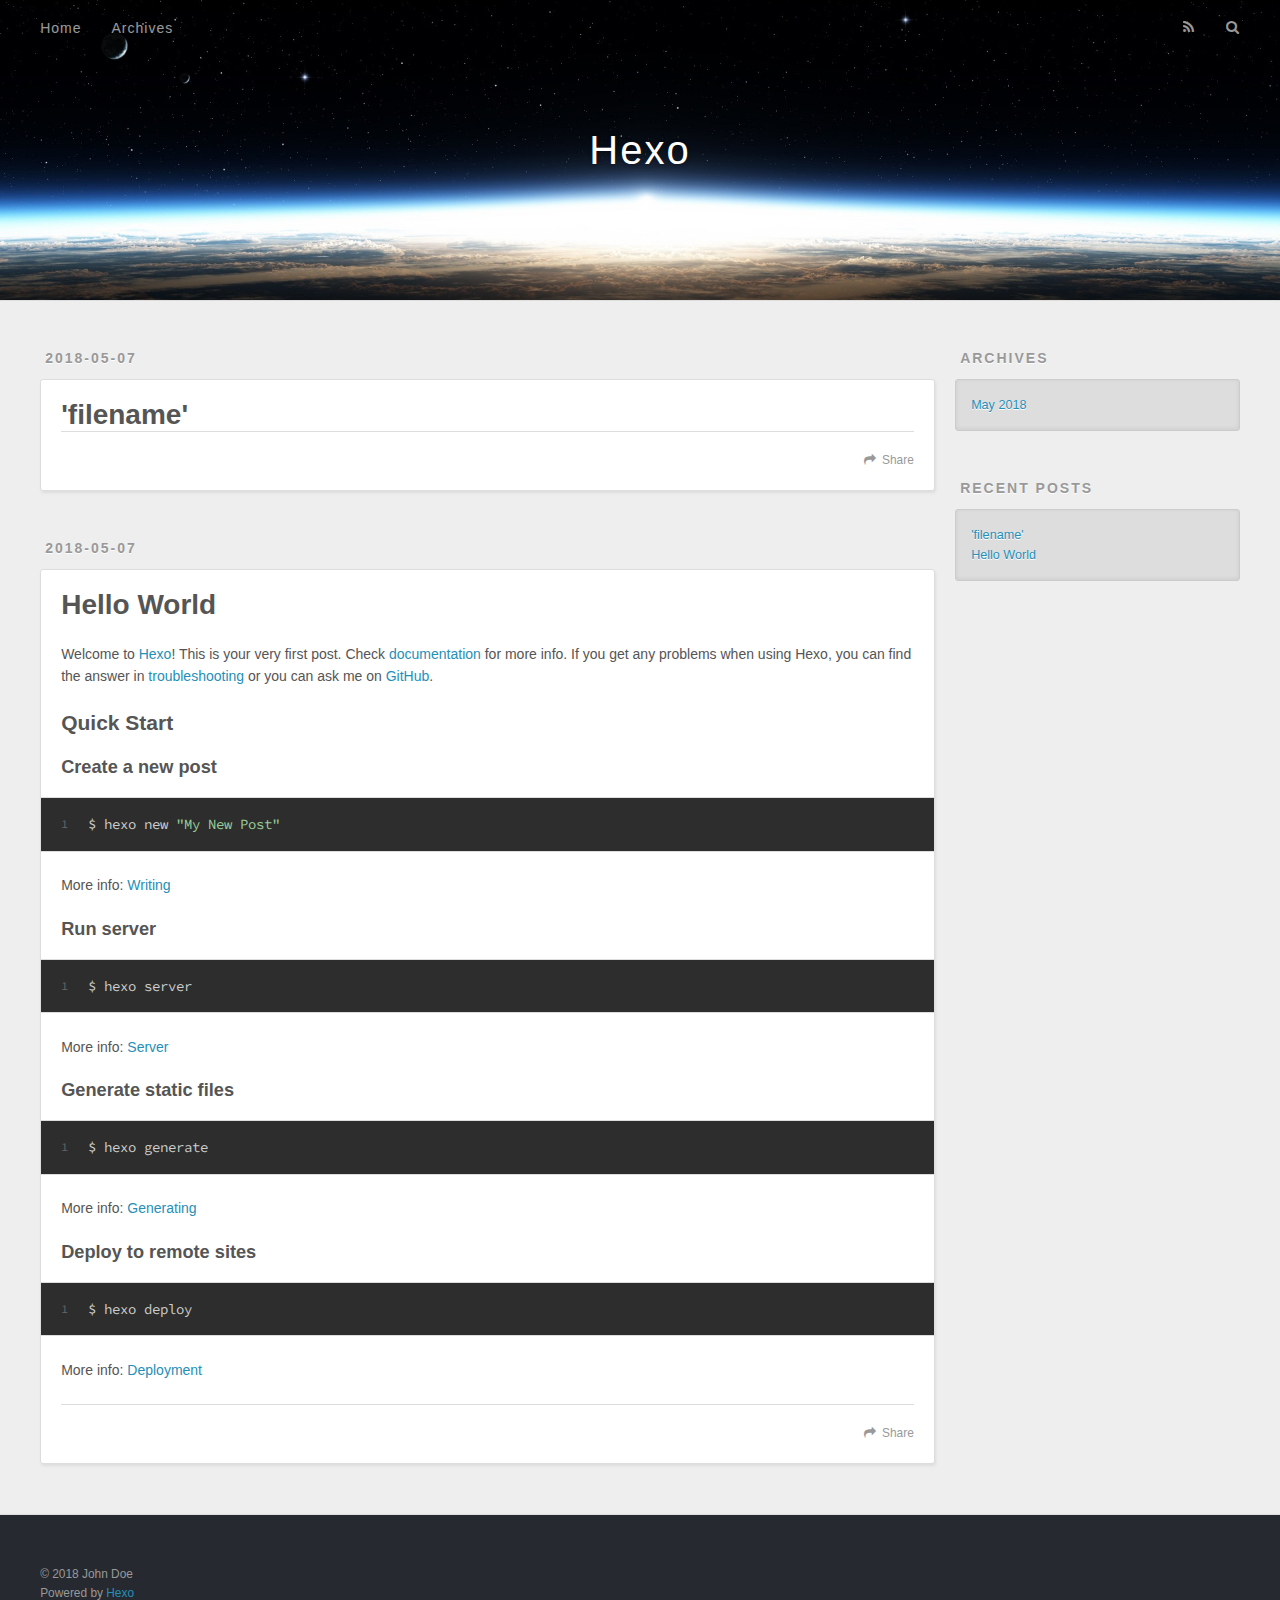
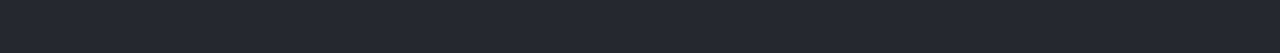
==== index.html @ 48d7f3ef "Site updated: 2018-05-07 09:15:30" ====
<!DOCTYPE html>
<html>
<head>
  <meta charset="utf-8">
  

  
  <title>Hexo</title>
  <meta name="viewport" content="width=device-width, initial-scale=1, maximum-scale=1">
  <meta property="og:type" content="website">
<meta property="og:title" content="Hexo">
<meta property="og:url" content="http://yoursite.com/index.html">
<meta property="og:site_name" content="Hexo">
<meta property="og:locale" content="default">
<meta name="twitter:card" content="summary">
<meta name="twitter:title" content="Hexo">
  
    <link rel="alternate" href="/atom.xml" title="Hexo" type="application/atom+xml">
  
  
    <link rel="icon" href="/favicon.png">
  
  
    <link href="//fonts.googleapis.com/css?family=Source+Code+Pro" rel="stylesheet" type="text/css">
  
  <link rel="stylesheet" href="/css/style.css">
</head>

<body>
  <div id="container">
    <div id="wrap">
      <header id="header">
  <div id="banner"></div>
  <div id="header-outer" class="outer">
    <div id="header-title" class="inner">
      <h1 id="logo-wrap">
        <a href="/" id="logo">Hexo</a>
      </h1>
      
    </div>
    <div id="header-inner" class="inner">
      <nav id="main-nav">
        <a id="main-nav-toggle" class="nav-icon"></a>
        
          <a class="main-nav-link" href="/">Home</a>
        
          <a class="main-nav-link" href="/archives">Archives</a>
        
      </nav>
      <nav id="sub-nav">
        
          <a id="nav-rss-link" class="nav-icon" href="/atom.xml" title="RSS Feed"></a>
        
        <a id="nav-search-btn" class="nav-icon" title="Search"></a>
      </nav>
      <div id="search-form-wrap">
        <form action="//google.com/search" method="get" accept-charset="UTF-8" class="search-form"><input type="search" name="q" class="search-form-input" placeholder="Search"><button type="submit" class="search-form-submit">&#xF002;</button><input type="hidden" name="sitesearch" value="http://yoursite.com"></form>
      </div>
    </div>
  </div>
</header>
      <div class="outer">
        <section id="main">
  
    <article id="post-filename" class="article article-type-post" itemscope itemprop="blogPost">
  <div class="article-meta">
    <a href="/2018/05/07/filename/" class="article-date">
  <time datetime="2018-05-07T01:03:33.000Z" itemprop="datePublished">2018-05-07</time>
</a>
    
  </div>
  <div class="article-inner">
    
    
      <header class="article-header">
        
  
    <h1 itemprop="name">
      <a class="article-title" href="/2018/05/07/filename/">&#39;filename&#39;</a>
    </h1>
  

      </header>
    
    <div class="article-entry" itemprop="articleBody">
      
        
      
    </div>
    <footer class="article-footer">
      <a data-url="http://yoursite.com/2018/05/07/filename/" data-id="cjgvk02gh0001qkuj26qz23wn" class="article-share-link">Share</a>
      
      
    </footer>
  </div>
  
</article>


  
    <article id="post-hello-world" class="article article-type-post" itemscope itemprop="blogPost">
  <div class="article-meta">
    <a href="/2018/05/07/hello-world/" class="article-date">
  <time datetime="2018-05-07T00:55:38.223Z" itemprop="datePublished">2018-05-07</time>
</a>
    
  </div>
  <div class="article-inner">
    
    
      <header class="article-header">
        
  
    <h1 itemprop="name">
      <a class="article-title" href="/2018/05/07/hello-world/">Hello World</a>
    </h1>
  

      </header>
    
    <div class="article-entry" itemprop="articleBody">
      
        <p>Welcome to <a href="https://hexo.io/" target="_blank" rel="noopener">Hexo</a>! This is your very first post. Check <a href="https://hexo.io/docs/" target="_blank" rel="noopener">documentation</a> for more info. If you get any problems when using Hexo, you can find the answer in <a href="https://hexo.io/docs/troubleshooting.html" target="_blank" rel="noopener">troubleshooting</a> or you can ask me on <a href="https://github.com/hexojs/hexo/issues" target="_blank" rel="noopener">GitHub</a>.</p>
<h2 id="Quick-Start"><a href="#Quick-Start" class="headerlink" title="Quick Start"></a>Quick Start</h2><h3 id="Create-a-new-post"><a href="#Create-a-new-post" class="headerlink" title="Create a new post"></a>Create a new post</h3><figure class="highlight bash"><table><tr><td class="gutter"><pre><span class="line">1</span><br></pre></td><td class="code"><pre><span class="line">$ hexo new <span class="string">"My New Post"</span></span><br></pre></td></tr></table></figure>
<p>More info: <a href="https://hexo.io/docs/writing.html" target="_blank" rel="noopener">Writing</a></p>
<h3 id="Run-server"><a href="#Run-server" class="headerlink" title="Run server"></a>Run server</h3><figure class="highlight bash"><table><tr><td class="gutter"><pre><span class="line">1</span><br></pre></td><td class="code"><pre><span class="line">$ hexo server</span><br></pre></td></tr></table></figure>
<p>More info: <a href="https://hexo.io/docs/server.html" target="_blank" rel="noopener">Server</a></p>
<h3 id="Generate-static-files"><a href="#Generate-static-files" class="headerlink" title="Generate static files"></a>Generate static files</h3><figure class="highlight bash"><table><tr><td class="gutter"><pre><span class="line">1</span><br></pre></td><td class="code"><pre><span class="line">$ hexo generate</span><br></pre></td></tr></table></figure>
<p>More info: <a href="https://hexo.io/docs/generating.html" target="_blank" rel="noopener">Generating</a></p>
<h3 id="Deploy-to-remote-sites"><a href="#Deploy-to-remote-sites" class="headerlink" title="Deploy to remote sites"></a>Deploy to remote sites</h3><figure class="highlight bash"><table><tr><td class="gutter"><pre><span class="line">1</span><br></pre></td><td class="code"><pre><span class="line">$ hexo deploy</span><br></pre></td></tr></table></figure>
<p>More info: <a href="https://hexo.io/docs/deployment.html" target="_blank" rel="noopener">Deployment</a></p>

      
    </div>
    <footer class="article-footer">
      <a data-url="http://yoursite.com/2018/05/07/hello-world/" data-id="cjgvk02gc0000qkujf1tltj95" class="article-share-link">Share</a>
      
      
    </footer>
  </div>
  
</article>


  


</section>
        
          <aside id="sidebar">
  
    

  
    

  
    
  
    
  <div class="widget-wrap">
    <h3 class="widget-title">Archives</h3>
    <div class="widget">
      <ul class="archive-list"><li class="archive-list-item"><a class="archive-list-link" href="/archives/2018/05/">May 2018</a></li></ul>
    </div>
  </div>


  
    
  <div class="widget-wrap">
    <h3 class="widget-title">Recent Posts</h3>
    <div class="widget">
      <ul>
        
          <li>
            <a href="/2018/05/07/filename/">&#39;filename&#39;</a>
          </li>
        
          <li>
            <a href="/2018/05/07/hello-world/">Hello World</a>
          </li>
        
      </ul>
    </div>
  </div>

  
</aside>
        
      </div>
      <footer id="footer">
  
  <div class="outer">
    <div id="footer-info" class="inner">
      &copy; 2018 John Doe<br>
      Powered by <a href="http://hexo.io/" target="_blank">Hexo</a>
    </div>
  </div>
</footer>
    </div>
    <nav id="mobile-nav">
  
    <a href="/" class="mobile-nav-link">Home</a>
  
    <a href="/archives" class="mobile-nav-link">Archives</a>
  
</nav>
    

<script src="//ajax.googleapis.com/ajax/libs/jquery/2.0.3/jquery.min.js"></script>


  <link rel="stylesheet" href="/fancybox/jquery.fancybox.css">
  <script src="/fancybox/jquery.fancybox.pack.js"></script>


<script src="/js/script.js"></script>



  </div>
</body>
</html>
---- css/style.css ----
body {
  width: 100%;
}
body:before,
body:after {
  content: "";
  display: table;
}
body:after {
  clear: both;
}
html,
body,
div,
span,
applet,
object,
iframe,
h1,
h2,
h3,
h4,
h5,
h6,
p,
blockquote,
pre,
a,
abbr,
acronym,
address,
big,
cite,
code,
del,
dfn,
em,
img,
ins,
kbd,
q,
s,
samp,
small,
strike,
strong,
sub,
sup,
tt,
var,
dl,
dt,
dd,
ol,
ul,
li,
fieldset,
form,
label,
legend,
table,
caption,
tbody,
tfoot,
thead,
tr,
th,
td {
  margin: 0;
  padding: 0;
  border: 0;
  outline: 0;
  font-weight: inherit;
  font-style: inherit;
  font-family: inherit;
  font-size: 100%;
  vertical-align: baseline;
}
body {
  line-height: 1;
  color: #000;
  background: #fff;
}
ol,
ul {
  list-style: none;
}
table {
  border-collapse: separate;
  border-spacing: 0;
  vertical-align: middle;
}
caption,
th,
td {
  text-align: left;
  font-weight: normal;
  vertical-align: middle;
}
a img {
  border: none;
}
input,
button {
  margin: 0;
  padding: 0;
}
input::-moz-focus-inner,
button::-moz-focus-inner {
  border: 0;
  padding: 0;
}
@font-face {
  font-family: FontAwesome;
  font-style: normal;
  font-weight: normal;
  src: url("fonts/fontawesome-webfont.eot?v=#4.0.3");
  src: url("fonts/fontawesome-webfont.eot?#iefix&v=#4.0.3") format("embedded-opentype"), url("fonts/fontawesome-webfont.woff?v=#4.0.3") format("woff"), url("fonts/fontawesome-webfont.ttf?v=#4.0.3") format("truetype"), url("fonts/fontawesome-webfont.svg#fontawesomeregular?v=#4.0.3") format("svg");
}
html,
body,
#container {
  height: 100%;
}
body {
  background: #eee;
  font: 14px -apple-system, BlinkMacSystemFont, "Segoe UI", "Roboto", "Oxygen", "Ubuntu", "Cantarell", "Fira Sans", "Droid Sans", "Helvetica Neue", sans-serif;
  -webkit-text-size-adjust: 100%;
}
.outer {
  max-width: 1220px;
  margin: 0 auto;
  padding: 0 20px;
}
.outer:before,
.outer:after {
  content: "";
  display: table;
}
.outer:after {
  clear: both;
}
.inner {
  display: inline;
  float: left;
  width: 98.33333333333333%;
  margin: 0 0.833333333333333%;
}
.left,
.alignleft {
  float: left;
}
.right,
.alignright {
  float: right;
}
.clear {
  clear: both;
}
#container {
  position: relative;
}
.mobile-nav-on {
  overflow: hidden;
}
#wrap {
  height: 100%;
  width: 100%;
  position: absolute;
  top: 0;
  left: 0;
  -webkit-transition: 0.2s ease-out;
  -moz-transition: 0.2s ease-out;
  -ms-transition: 0.2s ease-out;
  transition: 0.2s ease-out;
  z-index: 1;
  background: #eee;
}
.mobile-nav-on #wrap {
  left: 280px;
}
@media screen and (min-width: 768px) {
  #main {
    display: inline;
    float: left;
    width: 73.33333333333333%;
    margin: 0 0.833333333333333%;
  }
}
.article-date,
.article-category-link,
.archive-year,
.widget-title {
  text-decoration: none;
  text-transform: uppercase;
  letter-spacing: 2px;
  color: #999;
  margin-bottom: 1em;
  margin-left: 5px;
  line-height: 1em;
  text-shadow: 0 1px #fff;
  font-weight: bold;
}
.article-inner,
.archive-article-inner {
  background: #fff;
  -webkit-box-shadow: 1px 2px 3px #ddd;
  box-shadow: 1px 2px 3px #ddd;
  border: 1px solid #ddd;
  border-radius: 3px;
}
.article-entry h1,
.widget h1 {
  font-size: 2em;
}
.article-entry h2,
.widget h2 {
  font-size: 1.5em;
}
.article-entry h3,
.widget h3 {
  font-size: 1.3em;
}
.article-entry h4,
.widget h4 {
  font-size: 1.2em;
}
.article-entry h5,
.widget h5 {
  font-size: 1em;
}
.article-entry h6,
.widget h6 {
  font-size: 1em;
  color: #999;
}
.article-entry hr,
.widget hr {
  border: 1px dashed #ddd;
}
.article-entry strong,
.widget strong {
  font-weight: bold;
}
.article-entry em,
.widget em,
.article-entry cite,
.widget cite {
  font-style: italic;
}
.article-entry sup,
.widget sup,
.article-entry sub,
.widget sub {
  font-size: 0.75em;
  line-height: 0;
  position: relative;
  vertical-align: baseline;
}
.article-entry sup,
.widget sup {
  top: -0.5em;
}
.article-entry sub,
.widget sub {
  bottom: -0.2em;
}
.article-entry small,
.widget small {
  font-size: 0.85em;
}
.article-entry acronym,
.widget acronym,
.article-entry abbr,
.widget abbr {
  border-bottom: 1px dotted;
}
.article-entry ul,
.widget ul,
.article-entry ol,
.widget ol,
.article-entry dl,
.widget dl {
  margin: 0 20px;
  line-height: 1.6em;
}
.article-entry ul ul,
.widget ul ul,
.article-entry ol ul,
.widget ol ul,
.article-entry ul ol,
.widget ul ol,
.article-entry ol ol,
.widget ol ol {
  margin-top: 0;
  margin-bottom: 0;
}
.article-entry ul,
.widget ul {
  list-style: disc;
}
.article-entry ol,
.widget ol {
  list-style: decimal;
}
.article-entry dt,
.widget dt {
  font-weight: bold;
}
#header {
  height: 300px;
  position: relative;
  border-bottom: 1px solid #ddd;
}
#header:before,
#header:after {
  content: "";
  position: absolute;
  left: 0;
  right: 0;
  height: 40px;
}
#header:before {
  top: 0;
  background: -webkit-linear-gradient(rgba(0,0,0,0.2), transparent);
  background: -moz-linear-gradient(rgba(0,0,0,0.2), transparent);
  background: -ms-linear-gradient(rgba(0,0,0,0.2), transparent);
  background: linear-gradient(rgba(0,0,0,0.2), transparent);
}
#header:after {
  bottom: 0;
  background: -webkit-linear-gradient(transparent, rgba(0,0,0,0.2));
  background: -moz-linear-gradient(transparent, rgba(0,0,0,0.2));
  background: -ms-linear-gradient(transparent, rgba(0,0,0,0.2));
  background: linear-gradient(transparent, rgba(0,0,0,0.2));
}
#header-outer {
  height: 100%;
  position: relative;
}
#header-inner {
  position: relative;
  overflow: hidden;
}
#banner {
  position: absolute;
  top: 0;
  left: 0;
  width: 100%;
  height: 100%;
  background: url("images/banner.jpg") center #000;
  -webkit-background-size: cover;
  -moz-background-size: cover;
  background-size: cover;
  z-index: -1;
}
#header-title {
  text-align: center;
  height: 40px;
  position: absolute;
  top: 50%;
  left: 0;
  margin-top: -20px;
}
#logo,
#subtitle {
  text-decoration: none;
  color: #fff;
  font-weight: 300;
  text-shadow: 0 1px 4px rgba(0,0,0,0.3);
}
#logo {
  font-size: 40px;
  line-height: 40px;
  letter-spacing: 2px;
}
#subtitle {
  font-size: 16px;
  line-height: 16px;
  letter-spacing: 1px;
}
#subtitle-wrap {
  margin-top: 16px;
}
#main-nav {
  float: left;
  margin-left: -15px;
}
.nav-icon,
.main-nav-link {
  float: left;
  color: #fff;
  opacity: 0.6;
  text-decoration: none;
  text-shadow: 0 1px rgba(0,0,0,0.2);
  -webkit-transition: opacity 0.2s;
  -moz-transition: opacity 0.2s;
  -ms-transition: opacity 0.2s;
  transition: opacity 0.2s;
  display: block;
  padding: 20px 15px;
}
.nav-icon:hover,
.main-nav-link:hover {
  opacity: 1;
}
.nav-icon {
  font-family: FontAwesome;
  text-align: center;
  font-size: 14px;
  width: 14px;
  height: 14px;
  padding: 20px 15px;
  position: relative;
  cursor: pointer;
}
.main-nav-link {
  font-weight: 300;
  letter-spacing: 1px;
}
@media screen and (max-width: 479px) {
  .main-nav-link {
    display: none;
  }
}
#main-nav-toggle {
  display: none;
}
#main-nav-toggle:before {
  content: "\f0c9";
}
@media screen and (max-width: 479px) {
  #main-nav-toggle {
    display: block;
  }
}
#sub-nav {
  float: right;
  margin-right: -15px;
}
#nav-rss-link:before {
  content: "\f09e";
}
#nav-search-btn:before {
  content: "\f002";
}
#search-form-wrap {
  position: absolute;
  top: 15px;
  width: 150px;
  height: 30px;
  right: -150px;
  opacity: 0;
  -webkit-transition: 0.2s ease-out;
  -moz-transition: 0.2s ease-out;
  -ms-transition: 0.2s ease-out;
  transition: 0.2s ease-out;
}
#search-form-wrap.on {
  opacity: 1;
  right: 0;
}
@media screen and (max-width: 479px) {
  #search-form-wrap {
    width: 100%;
    right: -100%;
  }
}
.search-form {
  position: absolute;
  top: 0;
  left: 0;
  right: 0;
  background: #fff;
  padding: 5px 15px;
  border-radius: 15px;
  -webkit-box-shadow: 0 0 10px rgba(0,0,0,0.3);
  box-shadow: 0 0 10px rgba(0,0,0,0.3);
}
.search-form-input {
  border: none;
  background: none;
  color: #555;
  width: 100%;
  font: 13px -apple-system, BlinkMacSystemFont, "Segoe UI", "Roboto", "Oxygen", "Ubuntu", "Cantarell", "Fira Sans", "Droid Sans", "Helvetica Neue", sans-serif;
  outline: none;
}
.search-form-input::-webkit-search-results-decoration,
.search-form-input::-webkit-search-cancel-button {
  -webkit-appearance: none;
}
.search-form-submit {
  position: absolute;
  top: 50%;
  right: 10px;
  margin-top: -7px;
  font: 13px FontAwesome;
  border: none;
  background: none;
  color: #bbb;
  cursor: pointer;
}
.search-form-submit:hover,
.search-form-submit:focus {
  color: #777;
}
.article {
  margin: 50px 0;
}
.article-inner {
  overflow: hidden;
}
.article-meta:before,
.article-meta:after {
  content: "";
  display: table;
}
.article-meta:after {
  clear: both;
}
.article-date {
  float: left;
}
.article-category {
  float: left;
  line-height: 1em;
  color: #ccc;
  text-shadow: 0 1px #fff;
  margin-left: 8px;
}
.article-category:before {
  content: "\2022";
}
.article-category-link {
  margin: 0 12px 1em;
}
.article-header {
  padding: 20px 20px 0;
}
.article-title {
  text-decoration: none;
  font-size: 2em;
  font-weight: bold;
  color: #555;
  line-height: 1.1em;
  -webkit-transition: color 0.2s;
  -moz-transition: color 0.2s;
  -ms-transition: color 0.2s;
  transition: color 0.2s;
}
a.article-title:hover {
  color: #258fb8;
}
.article-entry {
  color: #555;
  padding: 0 20px;
}
.article-entry:before,
.article-entry:after {
  content: "";
  display: table;
}
.article-entry:after {
  clear: both;
}
.article-entry p,
.article-entry table {
  line-height: 1.6em;
  margin: 1.6em 0;
}
.article-entry h1,
.article-entry h2,
.article-entry h3,
.article-entry h4,
.article-entry h5,
.article-entry h6 {
  font-weight: bold;
}
.article-entry h1,
.article-entry h2,
.article-entry h3,
.article-entry h4,
.article-entry h5,
.article-entry h6 {
  line-height: 1.1em;
  margin: 1.1em 0;
}
.article-entry a {
  color: #258fb8;
  text-decoration: none;
}
.article-entry a:hover {
  text-decoration: underline;
}
.article-entry ul,
.article-entry ol,
.article-entry dl {
  margin-top: 1.6em;
  margin-bottom: 1.6em;
}
.article-entry img,
.article-entry video {
  max-width: 100%;
  height: auto;
  display: block;
  margin: auto;
}
.article-entry iframe {
  border: none;
}
.article-entry table {
  width: 100%;
  border-collapse: collapse;
  border-spacing: 0;
}
.article-entry th {
  font-weight: bold;
  border-bottom: 3px solid #ddd;
  padding-bottom: 0.5em;
}
.article-entry td {
  border-bottom: 1px solid #ddd;
  padding: 10px 0;
}
.article-entry blockquote {
  font-family: Georgia, "Times New Roman", serif;
  font-size: 1.4em;
  margin: 1.6em 20px;
  text-align: center;
}
.article-entry blockquote footer {
  font-size: 14px;
  margin: 1.6em 0;
  font-family: -apple-system, BlinkMacSystemFont, "Segoe UI", "Roboto", "Oxygen", "Ubuntu", "Cantarell", "Fira Sans", "Droid Sans", "Helvetica Neue", sans-serif;
}
.article-entry blockquote footer cite:before {
  content: "—";
  padding: 0 0.5em;
}
.article-entry .pullquote {
  text-align: left;
  width: 45%;
  margin: 0;
}
.article-entry .pullquote.left {
  margin-left: 0.5em;
  margin-right: 1em;
}
.article-entry .pullquote.right {
  margin-right: 0.5em;
  margin-left: 1em;
}
.article-entry .caption {
  color: #999;
  display: block;
  font-size: 0.9em;
  margin-top: 0.5em;
  position: relative;
  text-align: center;
}
.article-entry .video-container {
  position: relative;
  padding-top: 56.25%;
  height: 0;
  overflow: hidden;
}
.article-entry .video-container iframe,
.article-entry .video-container object,
.article-entry .video-container embed {
  position: absolute;
  top: 0;
  left: 0;
  width: 100%;
  height: 100%;
  margin-top: 0;
}
.article-more-link a {
  display: inline-block;
  line-height: 1em;
  padding: 6px 15px;
  border-radius: 15px;
  background: #eee;
  color: #999;
  text-shadow: 0 1px #fff;
  text-decoration: none;
}
.article-more-link a:hover {
  background: #258fb8;
  color: #fff;
  text-decoration: none;
  text-shadow: 0 1px #1e7293;
}
.article-footer {
  font-size: 0.85em;
  line-height: 1.6em;
  border-top: 1px solid #ddd;
  padding-top: 1.6em;
  margin: 0 20px 20px;
}
.article-footer:before,
.article-footer:after {
  content: "";
  display: table;
}
.article-footer:after {
  clear: both;
}
.article-footer a {
  color: #999;
  text-decoration: none;
}
.article-footer a:hover {
  color: #555;
}
.article-tag-list-item {
  float: left;
  margin-right: 10px;
}
.article-tag-list-link:before {
  content: "#";
}
.article-comment-link {
  float: right;
}
.article-comment-link:before {
  content: "\f075";
  font-family: FontAwesome;
  padding-right: 8px;
}
.article-share-link {
  cursor: pointer;
  float: right;
  margin-left: 20px;
}
.article-share-link:before {
  content: "\f064";
  font-family: FontAwesome;
  padding-right: 6px;
}
#article-nav {
  position: relative;
}
#article-nav:before,
#article-nav:after {
  content: "";
  display: table;
}
#article-nav:after {
  clear: both;
}
@media screen and (min-width: 768px) {
  #article-nav {
    margin: 50px 0;
  }
  #article-nav:before {
    width: 8px;
    height: 8px;
    position: absolute;
    top: 50%;
    left: 50%;
    margin-top: -4px;
    margin-left: -4px;
    content: "";
    border-radius: 50%;
    background: #ddd;
    -webkit-box-shadow: 0 1px 2px #fff;
    box-shadow: 0 1px 2px #fff;
  }
}
.article-nav-link-wrap {
  text-decoration: none;
  text-shadow: 0 1px #fff;
  color: #999;
  -webkit-box-sizing: border-box;
  -moz-box-sizing: border-box;
  box-sizing: border-box;
  margin-top: 50px;
  text-align: center;
  display: block;
}
.article-nav-link-wrap:hover {
  color: #555;
}
@media screen and (min-width: 768px) {
  .article-nav-link-wrap {
    width: 50%;
    margin-top: 0;
  }
}
@media screen and (min-width: 768px) {
  #article-nav-newer {
    float: left;
    text-align: right;
    padding-right: 20px;
  }
}
@media screen and (min-width: 768px) {
  #article-nav-older {
    float: right;
    text-align: left;
    padding-left: 20px;
  }
}
.article-nav-caption {
  text-transform: uppercase;
  letter-spacing: 2px;
  color: #ddd;
  line-height: 1em;
  font-weight: bold;
}
#article-nav-newer .article-nav-caption {
  margin-right: -2px;
}
.article-nav-title {
  font-size: 0.85em;
  line-height: 1.6em;
  margin-top: 0.5em;
}
.article-share-box {
  position: absolute;
  display: none;
  background: #fff;
  -webkit-box-shadow: 1px 2px 10px rgba(0,0,0,0.2);
  box-shadow: 1px 2px 10px rgba(0,0,0,0.2);
  border-radius: 3px;
  margin-left: -145px;
  overflow: hidden;
  z-index: 1;
}
.article-share-box.on {
  display: block;
}
.article-share-input {
  width: 100%;
  background: none;
  -webkit-box-sizing: border-box;
  -moz-box-sizing: border-box;
  box-sizing: border-box;
  font: 14px -apple-system, BlinkMacSystemFont, "Segoe UI", "Roboto", "Oxygen", "Ubuntu", "Cantarell", "Fira Sans", "Droid Sans", "Helvetica Neue", sans-serif;
  padding: 0 15px;
  color: #555;
  outline: none;
  border: 1px solid #ddd;
  border-radius: 3px 3px 0 0;
  height: 36px;
  line-height: 36px;
}
.article-share-links {
  background: #eee;
}
.article-share-links:before,
.article-share-links:after {
  content: "";
  display: table;
}
.article-share-links:after {
  clear: both;
}
.article-share-twitter,
.article-share-facebook,
.article-share-pinterest,
.article-share-google {
  width: 50px;
  height: 36px;
  display: block;
  float: left;
  position: relative;
  color: #999;
  text-shadow: 0 1px #fff;
}
.article-share-twitter:before,
.article-share-facebook:before,
.article-share-pinterest:before,
.article-share-google:before {
  font-size: 20px;
  font-family: FontAwesome;
  width: 20px;
  height: 20px;
  position: absolute;
  top: 50%;
  left: 50%;
  margin-top: -10px;
  margin-left: -10px;
  text-align: center;
}
.article-share-twitter:hover,
.article-share-facebook:hover,
.article-share-pinterest:hover,
.article-share-google:hover {
  color: #fff;
}
.article-share-twitter:before {
  content: "\f099";
}
.article-share-twitter:hover {
  background: #00aced;
  text-shadow: 0 1px #008abe;
}
.article-share-facebook:before {
  content: "\f09a";
}
.article-share-facebook:hover {
  background: #3b5998;
  text-shadow: 0 1px #2f477a;
}
.article-share-pinterest:before {
  content: "\f0d2";
}
.article-share-pinterest:hover {
  background: #cb2027;
  text-shadow: 0 1px #a21a1f;
}
.article-share-google:before {
  content: "\f0d5";
}
.article-share-google:hover {
  background: #dd4b39;
  text-shadow: 0 1px #be3221;
}
.article-gallery {
  background: #000;
  position: relative;
}
.article-gallery-photos {
  position: relative;
  overflow: hidden;
}
.article-gallery-img {
  display: none;
  max-width: 100%;
}
.article-gallery-img:first-child {
  display: block;
}
.article-gallery-img.loaded {
  position: absolute;
  display: block;
}
.article-gallery-img img {
  display: block;
  max-width: 100%;
  margin: 0 auto;
}
#comments {
  background: #fff;
  -webkit-box-shadow: 1px 2px 3px #ddd;
  box-shadow: 1px 2px 3px #ddd;
  padding: 20px;
  border: 1px solid #ddd;
  border-radius: 3px;
  margin: 50px 0;
}
#comments a {
  color: #258fb8;
}
.archives-wrap {
  margin: 50px 0;
}
.archives:before,
.archives:after {
  content: "";
  display: table;
}
.archives:after {
  clear: both;
}
.archive-year-wrap {
  margin-bottom: 1em;
}
.archives {
  -webkit-column-gap: 10px;
  -moz-column-gap: 10px;
  column-gap: 10px;
}
@media screen and (min-width: 480px) and (max-width: 767px) {
  .archives {
    -webkit-column-count: 2;
    -moz-column-count: 2;
    column-count: 2;
  }
}
@media screen and (min-width: 768px) {
  .archives {
    -webkit-column-count: 3;
    -moz-column-count: 3;
    column-count: 3;
  }
}
.archive-article {
  -webkit-column-break-inside: avoid;
  page-break-inside: avoid;
  overflow: hidden;
  break-inside: avoid-column;
}
.archive-article-inner {
  padding: 10px;
  margin-bottom: 15px;
}
.archive-article-title {
  text-decoration: none;
  font-weight: bold;
  color: #555;
  -webkit-transition: color 0.2s;
  -moz-transition: color 0.2s;
  -ms-transition: color 0.2s;
  transition: color 0.2s;
  line-height: 1.6em;
}
.archive-article-title:hover {
  color: #258fb8;
}
.archive-article-footer {
  margin-top: 1em;
}
.archive-article-date {
  color: #999;
  text-decoration: none;
  font-size: 0.85em;
  line-height: 1em;
  margin-bottom: 0.5em;
  display: block;
}
#page-nav {
  margin: 50px auto;
  background: #fff;
  -webkit-box-shadow: 1px 2px 3px #ddd;
  box-shadow: 1px 2px 3px #ddd;
  border: 1px solid #ddd;
  border-radius: 3px;
  text-align: center;
  color: #999;
  overflow: hidden;
}
#page-nav:before,
#page-nav:after {
  content: "";
  display: table;
}
#page-nav:after {
  clear: both;
}
#page-nav a,
#page-nav span {
  padding: 10px 20px;
  line-height: 1;
  height: 2ex;
}
#page-nav a {
  color: #999;
  text-decoration: none;
}
#page-nav a:hover {
  background: #999;
  color: #fff;
}
#page-nav .prev {
  float: left;
}
#page-nav .next {
  float: right;
}
#page-nav .page-number {
  display: inline-block;
}
@media screen and (max-width: 479px) {
  #page-nav .page-number {
    display: none;
  }
}
#page-nav .current {
  color: #555;
  font-weight: bold;
}
#page-nav .space {
  color: #ddd;
}
#footer {
  background: #262a30;
  padding: 50px 0;
  border-top: 1px solid #ddd;
  color: #999;
}
#footer a {
  color: #258fb8;
  text-decoration: none;
}
#footer a:hover {
  text-decoration: underline;
}
#footer-info {
  line-height: 1.6em;
  font-size: 0.85em;
}
.article-entry pre,
.article-entry .highlight {
  background: #2d2d2d;
  margin: 0 -20px;
  padding: 15px 20px;
  border-style: solid;
  border-color: #ddd;
  border-width: 1px 0;
  overflow: auto;
  color: #ccc;
  line-height: 22.400000000000002px;
}
.article-entry .highlight .gutter pre,
.article-entry .gist .gist-file .gist-data .line-numbers {
  color: #666;
  font-size: 0.85em;
}
.article-entry pre,
.article-entry code {
  font-family: "Source Code Pro", Consolas, Monaco, Menlo, Consolas, monospace;
}
.article-entry code {
  background: #eee;
  text-shadow: 0 1px #fff;
  padding: 0 0.3em;
}
.article-entry pre code {
  background: none;
  text-shadow: none;
  padding: 0;
}
.article-entry .highlight pre {
  border: none;
  margin: 0;
  padding: 0;
}
.article-entry .highlight table {
  margin: 0;
  width: auto;
}
.article-entry .highlight td {
  border: none;
  padding: 0;
}
.article-entry .highlight figcaption {
  font-size: 0.85em;
  color: #999;
  line-height: 1em;
  margin-bottom: 1em;
}
.article-entry .highlight figcaption:before,
.article-entry .highlight figcaption:after {
  content: "";
  display: table;
}
.article-entry .highlight figcaption:after {
  clear: both;
}
.article-entry .highlight figcaption a {
  float: right;
}
.article-entry .highlight .gutter pre {
  text-align: right;
  padding-right: 20px;
}
.article-entry .highlight .line {
  height: 22.400000000000002px;
}
.article-entry .highlight .line.marked {
  background: #515151;
}
.article-entry .gist {
  margin: 0 -20px;
  border-style: solid;
  border-color: #ddd;
  border-width: 1px 0;
  background: #2d2d2d;
  padding: 15px 20px 15px 0;
}
.article-entry .gist .gist-file {
  border: none;
  font-family: "Source Code Pro", Consolas, Monaco, Menlo, Consolas, monospace;
  margin: 0;
}
.article-entry .gist .gist-file .gist-data {
  background: none;
  border: none;
}
.article-entry .gist .gist-file .gist-data .line-numbers {
  background: none;
  border: none;
  padding: 0 20px 0 0;
}
.article-entry .gist .gist-file .gist-data .line-data {
  padding: 0 !important;
}
.article-entry .gist .gist-file .highlight {
  margin: 0;
  padding: 0;
  border: none;
}
.article-entry .gist .gist-file .gist-meta {
  background: #2d2d2d;
  color: #999;
  font: 0.85em -apple-system, BlinkMacSystemFont, "Segoe UI", "Roboto", "Oxygen", "Ubuntu", "Cantarell", "Fira Sans", "Droid Sans", "Helvetica Neue", sans-serif;
  text-shadow: 0 0;
  padding: 0;
  margin-top: 1em;
  margin-left: 20px;
}
.article-entry .gist .gist-file .gist-meta a {
  color: #258fb8;
  font-weight: normal;
}
.article-entry .gist .gist-file .gist-meta a:hover {
  text-decoration: underline;
}
pre .comment,
pre .title {
  color: #999;
}
pre .variable,
pre .attribute,
pre .tag,
pre .regexp,
pre .ruby .constant,
pre .xml .tag .title,
pre .xml .pi,
pre .xml .doctype,
pre .html .doctype,
pre .css .id,
pre .css .class,
pre .css .pseudo {
  color: #f2777a;
}
pre .number,
pre .preprocessor,
pre .built_in,
pre .literal,
pre .params,
pre .constant {
  color: #f99157;
}
pre .class,
pre .ruby .class .title,
pre .css .rules .attribute {
  color: #9c9;
}
pre .string,
pre .value,
pre .inheritance,
pre .header,
pre .ruby .symbol,
pre .xml .cdata {
  color: #9c9;
}
pre .css .hexcolor {
  color: #6cc;
}
pre .function,
pre .python .decorator,
pre .python .title,
pre .ruby .function .title,
pre .ruby .title .keyword,
pre .perl .sub,
pre .javascript .title,
pre .coffeescript .title {
  color: #69c;
}
pre .keyword,
pre .javascript .function {
  color: #c9c;
}
@media screen and (max-width: 479px) {
  #mobile-nav {
    position: absolute;
    top: 0;
    left: 0;
    width: 280px;
    height: 100%;
    background: #191919;
    border-right: 1px solid #fff;
  }
}
@media screen and (max-width: 479px) {
  .mobile-nav-link {
    display: block;
    color: #999;
    text-decoration: none;
    padding: 15px 20px;
    font-weight: bold;
  }
  .mobile-nav-link:hover {
    color: #fff;
  }
}
@media screen and (min-width: 768px) {
  #sidebar {
    display: inline;
    float: left;
    width: 23.333333333333332%;
    margin: 0 0.833333333333333%;
  }
}
.widget-wrap {
  margin: 50px 0;
}
.widget {
  color: #777;
  text-shadow: 0 1px #fff;
  background: #ddd;
  -webkit-box-shadow: 0 -1px 4px #ccc inset;
  box-shadow: 0 -1px 4px #ccc inset;
  border: 1px solid #ccc;
  padding: 15px;
  border-radius: 3px;
}
.widget a {
  color: #258fb8;
  text-decoration: none;
}
.widget a:hover {
  text-decoration: underline;
}
.widget ul ul,
.widget ol ul,
.widget dl ul,
.widget ul ol,
.widget ol ol,
.widget dl ol,
.widget ul dl,
.widget ol dl,
.widget dl dl {
  margin-left: 15px;
  list-style: disc;
}
.widget {
  line-height: 1.6em;
  word-wrap: break-word;
  font-size: 0.9em;
}
.widget ul,
.widget ol {
  list-style: none;
  margin: 0;
}
.widget ul ul,
.widget ol ul,
.widget ul ol,
.widget ol ol {
  margin: 0 20px;
}
.widget ul ul,
.widget ol ul {
  list-style: disc;
}
.widget ul ol,
.widget ol ol {
  list-style: decimal;
}
.category-list-count,
.tag-list-count,
.archive-list-count {
  padding-left: 5px;
  color: #999;
  font-size: 0.85em;
}
.category-list-count:before,
.tag-list-count:before,
.archive-list-count:before {
  content: "(";
}
.category-list-count:after,
.tag-list-count:after,
.archive-list-count:after {
  content: ")";
}
.tagcloud a {
  margin-right: 5px;
  display: inline-block;
}
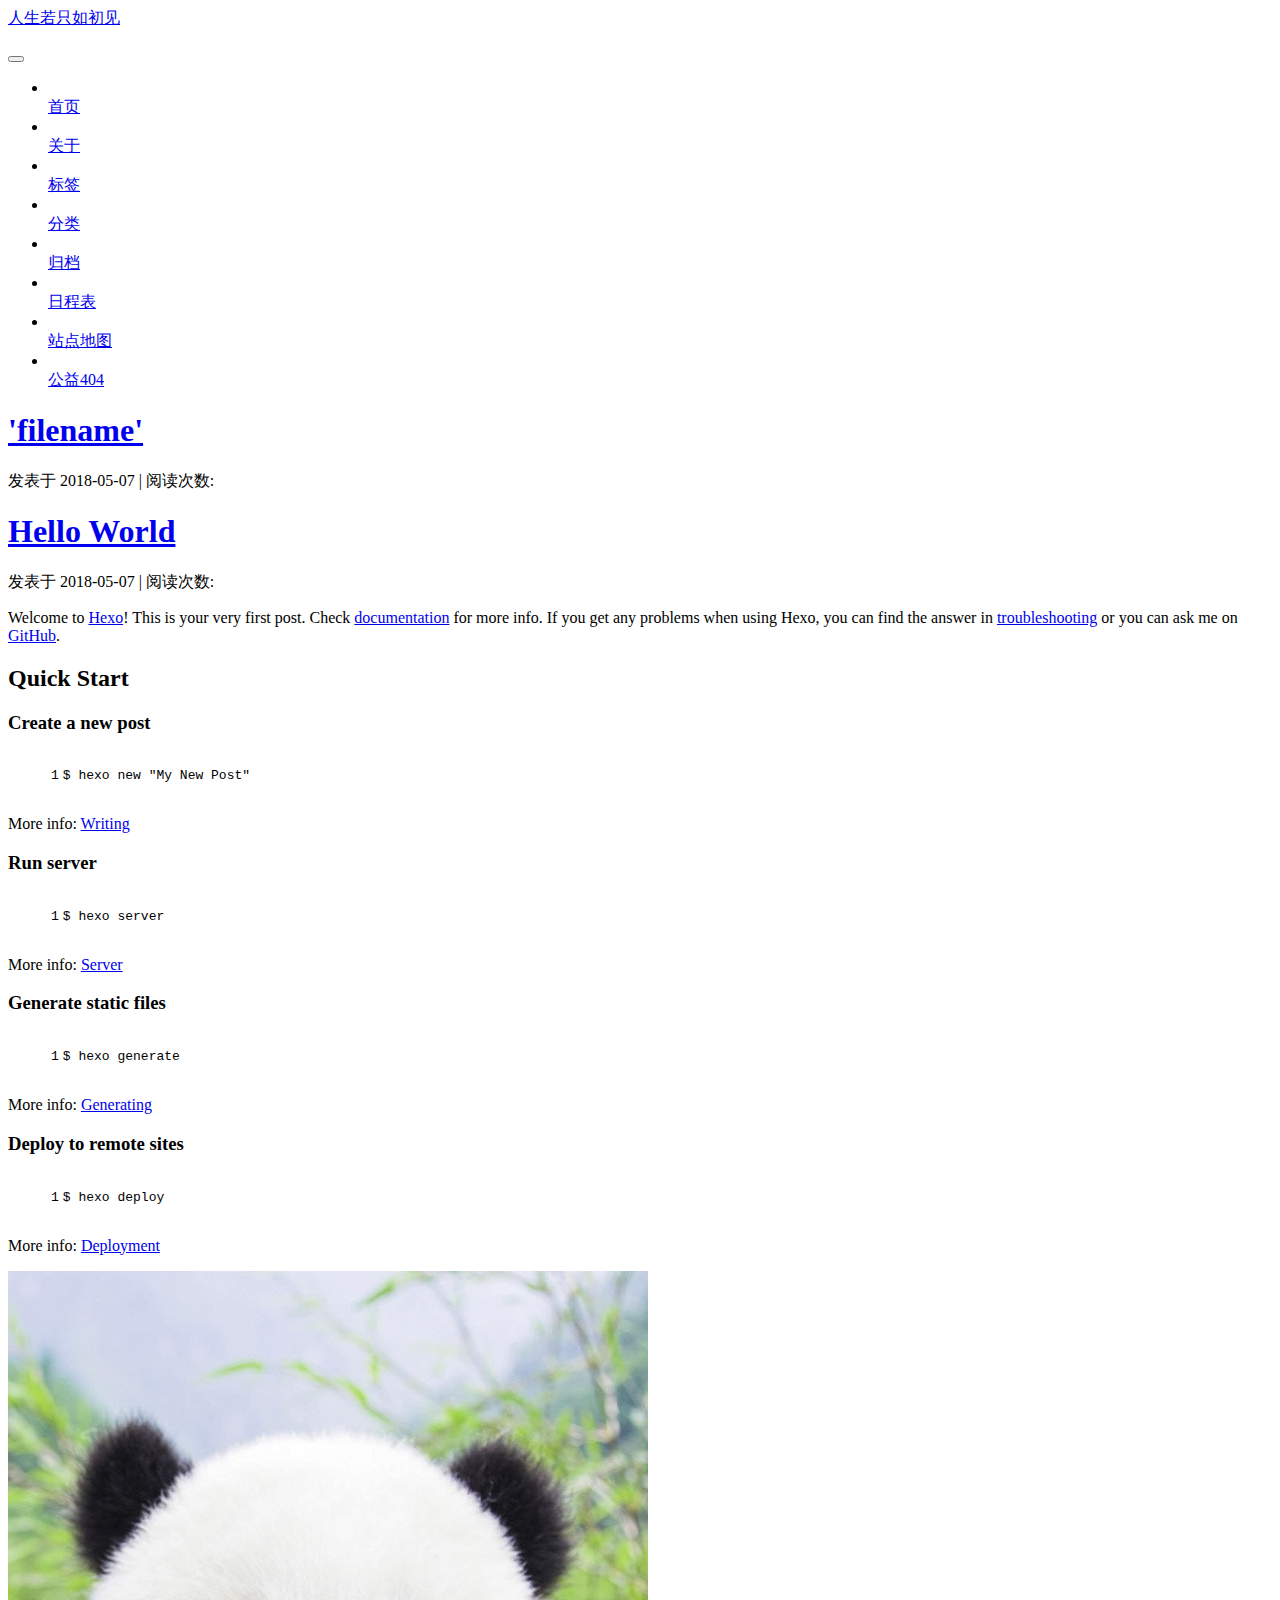
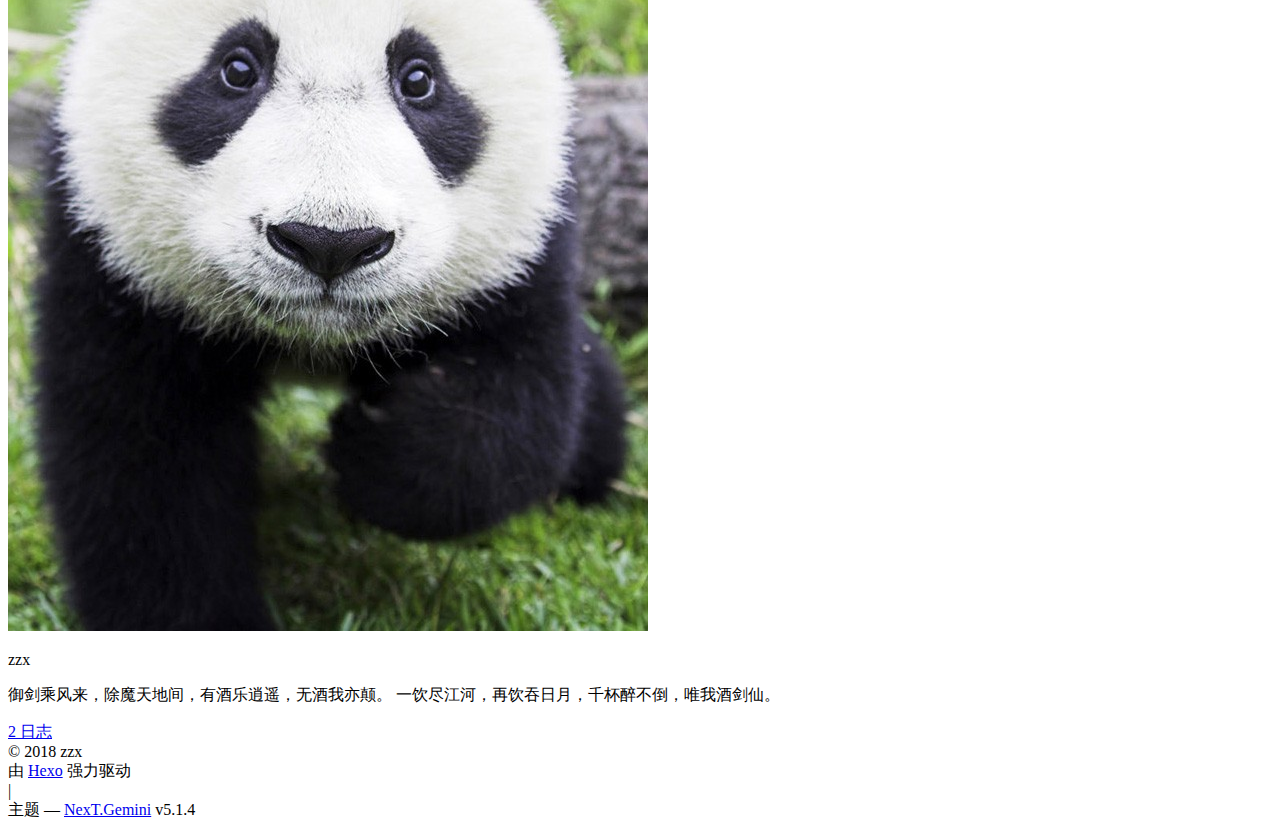
==== commit a3b5f1f5: "Site updated: 2018-05-07 17:14:29" ====
--- a/index.html
+++ b/index.html
@@ -1,126 +1,510 @@
 <!DOCTYPE html>
-<html>
+
+
+
+  
+
+
+<html class="theme-next gemini use-motion" lang="zh-Hans">
 <head>
-  <meta charset="utf-8">
-  
-
-  
-  <title>Hexo</title>
-  <meta name="viewport" content="width=device-width, initial-scale=1, maximum-scale=1">
-  <meta property="og:type" content="website">
-<meta property="og:title" content="Hexo">
+  <meta charset="UTF-8"/>
+<meta http-equiv="X-UA-Compatible" content="IE=edge" />
+<meta name="viewport" content="width=device-width, initial-scale=1, maximum-scale=1"/>
+<meta name="theme-color" content="#222">
+
+
+
+
+
+
+
+
+
+<meta http-equiv="Cache-Control" content="no-transform" />
+<meta http-equiv="Cache-Control" content="no-siteapp" />
+
+
+
+
+
+
+
+
+
+
+
+
+
+
+
+
+  
+  
+  <link href="/lib/fancybox/source/jquery.fancybox.css?v=2.1.5" rel="stylesheet" type="text/css" />
+
+
+
+
+
+
+
+<link href="/lib/font-awesome/css/font-awesome.min.css?v=4.6.2" rel="stylesheet" type="text/css" />
+
+<link href="/css/main.css?v=5.1.4" rel="stylesheet" type="text/css" />
+
+
+  <link rel="apple-touch-icon" sizes="180x180" href="/images/apple-touch-icon-next.png?v=5.1.4">
+
+
+  <link rel="icon" type="image/png" sizes="32x32" href="/images/favicon-32x32-next.png?v=5.1.4">
+
+
+  <link rel="icon" type="image/png" sizes="16x16" href="/images/favicon-16x16-next.png?v=5.1.4">
+
+
+  <link rel="mask-icon" href="/images/logo.svg?v=5.1.4" color="#222">
+
+
+
+
+
+  <meta name="keywords" content="Hexo, NexT" />
+
+
+
+
+
+
+
+
+
+
+<meta name="description" content="御剑乘风来，除魔天地间，有酒乐逍遥，无酒我亦颠。 一饮尽江河，再饮吞日月，千杯醉不倒，唯我酒剑仙。">
+<meta property="og:type" content="website">
+<meta property="og:title" content="人生若只如初见">
 <meta property="og:url" content="http://yoursite.com/index.html">
-<meta property="og:site_name" content="Hexo">
-<meta property="og:locale" content="default">
+<meta property="og:site_name" content="人生若只如初见">
+<meta property="og:description" content="御剑乘风来，除魔天地间，有酒乐逍遥，无酒我亦颠。 一饮尽江河，再饮吞日月，千杯醉不倒，唯我酒剑仙。">
+<meta property="og:locale" content="zh-Hans">
 <meta name="twitter:card" content="summary">
-<meta name="twitter:title" content="Hexo">
-  
-    <link rel="alternate" href="/atom.xml" title="Hexo" type="application/atom+xml">
-  
-  
-    <link rel="icon" href="/favicon.png">
-  
-  
-    <link href="//fonts.googleapis.com/css?family=Source+Code+Pro" rel="stylesheet" type="text/css">
-  
-  <link rel="stylesheet" href="/css/style.css">
+<meta name="twitter:title" content="人生若只如初见">
+<meta name="twitter:description" content="御剑乘风来，除魔天地间，有酒乐逍遥，无酒我亦颠。 一饮尽江河，再饮吞日月，千杯醉不倒，唯我酒剑仙。">
+
+
+
+<script type="text/javascript" id="hexo.configurations">
+  var NexT = window.NexT || {};
+  var CONFIG = {
+    root: '/',
+    scheme: 'Gemini',
+    version: '5.1.4',
+    sidebar: {"position":"left","display":"post","offset":12,"b2t":false,"scrollpercent":false,"onmobile":false},
+    fancybox: true,
+    tabs: true,
+    motion: {"enable":true,"async":false,"transition":{"post_block":"fadeIn","post_header":"slideDownIn","post_body":"slideDownIn","coll_header":"slideLeftIn","sidebar":"slideUpIn"}},
+    duoshuo: {
+      userId: '0',
+      author: '博主'
+    },
+    algolia: {
+      applicationID: '',
+      apiKey: '',
+      indexName: '',
+      hits: {"per_page":10},
+      labels: {"input_placeholder":"Search for Posts","hits_empty":"We didn't find any results for the search: ${query}","hits_stats":"${hits} results found in ${time} ms"}
+    }
+  };
+</script>
+
+
+
+  <link rel="canonical" href="http://yoursite.com/"/>
+
+
+
+
+
+  <title>人生若只如初见</title>
+  
+
+
+
+
+
+
+
+
 </head>
 
-<body>
-  <div id="container">
-    <div id="wrap">
-      <header id="header">
-  <div id="banner"></div>
-  <div id="header-outer" class="outer">
-    <div id="header-title" class="inner">
-      <h1 id="logo-wrap">
-        <a href="/" id="logo">Hexo</a>
-      </h1>
-      
+<body itemscope itemtype="http://schema.org/WebPage" lang="zh-Hans">
+
+  
+  
+    
+  
+
+  <div class="container sidebar-position-left 
+  page-home">
+    <div class="headband"></div>
+
+    <header id="header" class="header" itemscope itemtype="http://schema.org/WPHeader">
+      <div class="header-inner"><div class="site-brand-wrapper">
+  <div class="site-meta ">
+    
+
+    <div class="custom-logo-site-title">
+      <a href="/"  class="brand" rel="start">
+        <span class="logo-line-before"><i></i></span>
+        <span class="site-title">人生若只如初见</span>
+        <span class="logo-line-after"><i></i></span>
+      </a>
     </div>
-    <div id="header-inner" class="inner">
-      <nav id="main-nav">
-        <a id="main-nav-toggle" class="nav-icon"></a>
-        
-          <a class="main-nav-link" href="/">Home</a>
-        
-          <a class="main-nav-link" href="/archives">Archives</a>
-        
-      </nav>
-      <nav id="sub-nav">
-        
-          <a id="nav-rss-link" class="nav-icon" href="/atom.xml" title="RSS Feed"></a>
-        
-        <a id="nav-search-btn" class="nav-icon" title="Search"></a>
-      </nav>
-      <div id="search-form-wrap">
-        <form action="//google.com/search" method="get" accept-charset="UTF-8" class="search-form"><input type="search" name="q" class="search-form-input" placeholder="Search"><button type="submit" class="search-form-submit">&#xF002;</button><input type="hidden" name="sitesearch" value="http://yoursite.com"></form>
-      </div>
+      
+        <p class="site-subtitle"></p>
+      
+  </div>
+
+  <div class="site-nav-toggle">
+    <button>
+      <span class="btn-bar"></span>
+      <span class="btn-bar"></span>
+      <span class="btn-bar"></span>
+    </button>
+  </div>
+</div>
+
+<nav class="site-nav">
+  
+
+  
+    <ul id="menu" class="menu">
+      
+        
+        <li class="menu-item menu-item-home">
+          <a href="/" rel="section">
+            
+              <i class="menu-item-icon fa fa-fw fa-home"></i> <br />
+            
+            首页
+          </a>
+        </li>
+      
+        
+        <li class="menu-item menu-item-about">
+          <a href="/about/" rel="section">
+            
+              <i class="menu-item-icon fa fa-fw fa-user"></i> <br />
+            
+            关于
+          </a>
+        </li>
+      
+        
+        <li class="menu-item menu-item-tags">
+          <a href="/tags/" rel="section">
+            
+              <i class="menu-item-icon fa fa-fw fa-tags"></i> <br />
+            
+            标签
+          </a>
+        </li>
+      
+        
+        <li class="menu-item menu-item-categories">
+          <a href="/categories/" rel="section">
+            
+              <i class="menu-item-icon fa fa-fw fa-th"></i> <br />
+            
+            分类
+          </a>
+        </li>
+      
+        
+        <li class="menu-item menu-item-archives">
+          <a href="/archives/" rel="section">
+            
+              <i class="menu-item-icon fa fa-fw fa-archive"></i> <br />
+            
+            归档
+          </a>
+        </li>
+      
+        
+        <li class="menu-item menu-item-schedule">
+          <a href="/schedule/" rel="section">
+            
+              <i class="menu-item-icon fa fa-fw fa-calendar"></i> <br />
+            
+            日程表
+          </a>
+        </li>
+      
+        
+        <li class="menu-item menu-item-sitemap">
+          <a href="/sitemap.xml" rel="section">
+            
+              <i class="menu-item-icon fa fa-fw fa-sitemap"></i> <br />
+            
+            站点地图
+          </a>
+        </li>
+      
+        
+        <li class="menu-item menu-item-commonweal">
+          <a href="/404/" rel="section">
+            
+              <i class="menu-item-icon fa fa-fw fa-heartbeat"></i> <br />
+            
+            公益404
+          </a>
+        </li>
+      
+
+      
+    </ul>
+  
+
+  
+</nav>
+
+
+
+ </div>
+    </header>
+
+    <main id="main" class="main">
+      <div class="main-inner">
+        <div class="content-wrap">
+          <div id="content" class="content">
+            
+  <section id="posts" class="posts-expand">
+    
+      
+
+  
+
+  
+  
+  
+
+  <article class="post post-type-normal" itemscope itemtype="http://schema.org/Article">
+  
+  
+  
+  <div class="post-block">
+    <link itemprop="mainEntityOfPage" href="http://yoursite.com/2018/05/07/filename/">
+
+    <span hidden itemprop="author" itemscope itemtype="http://schema.org/Person">
+      <meta itemprop="name" content="zzx">
+      <meta itemprop="description" content="">
+      <meta itemprop="image" content="/images/pan.jpg">
+    </span>
+
+    <span hidden itemprop="publisher" itemscope itemtype="http://schema.org/Organization">
+      <meta itemprop="name" content="人生若只如初见">
+    </span>
+
+    
+      <header class="post-header">
+
+        
+        
+          <h1 class="post-title" itemprop="name headline">
+                
+                <a class="post-title-link" href="/2018/05/07/filename/" itemprop="url">'filename'</a></h1>
+        
+
+        <div class="post-meta">
+          <span class="post-time">
+            
+              <span class="post-meta-item-icon">
+                <i class="fa fa-calendar-o"></i>
+              </span>
+              
+                <span class="post-meta-item-text">发表于</span>
+              
+              <time title="创建于" itemprop="dateCreated datePublished" datetime="2018-05-07T09:03:33+08:00">
+                2018-05-07
+              </time>
+            
+
+            
+
+            
+          </span>
+
+          
+
+          
+            
+          
+
+          
+          
+             <span id="/2018/05/07/filename/" class="leancloud_visitors" data-flag-title="'filename'">
+               <span class="post-meta-divider">|</span>
+               <span class="post-meta-item-icon">
+                 <i class="fa fa-eye"></i>
+               </span>
+               
+                 <span class="post-meta-item-text">阅读次数&#58;</span>
+               
+                 <span class="leancloud-visitors-count"></span>
+             </span>
+          
+
+          
+
+          
+
+          
+
+        </div>
+      </header>
+    
+
+    
+    
+    
+    <div class="post-body" itemprop="articleBody">
+
+      
+      
+
+      
+        
+          
+            
+          
+        
+      
     </div>
-  </div>
-</header>
-      <div class="outer">
-        <section id="main">
-  
-    <article id="post-filename" class="article article-type-post" itemscope itemprop="blogPost">
-  <div class="article-meta">
-    <a href="/2018/05/07/filename/" class="article-date">
-  <time datetime="2018-05-07T01:03:33.000Z" itemprop="datePublished">2018-05-07</time>
-</a>
-    
-  </div>
-  <div class="article-inner">
-    
-    
-      <header class="article-header">
-        
-  
-    <h1 itemprop="name">
-      <a class="article-title" href="/2018/05/07/filename/">&#39;filename&#39;</a>
-    </h1>
-  
-
-      </header>
-    
-    <div class="article-entry" itemprop="articleBody">
-      
-        
-      
-    </div>
-    <footer class="article-footer">
-      <a data-url="http://yoursite.com/2018/05/07/filename/" data-id="cjgvk02gh0001qkuj26qz23wn" class="article-share-link">Share</a>
-      
+    
+    
+    
+
+    
+
+    
+
+    
+
+    <footer class="post-footer">
+      
+
+      
+
+      
+
+      
+      
+        <div class="post-eof"></div>
       
     </footer>
   </div>
   
-</article>
-
-
-  
-    <article id="post-hello-world" class="article article-type-post" itemscope itemprop="blogPost">
-  <div class="article-meta">
-    <a href="/2018/05/07/hello-world/" class="article-date">
-  <time datetime="2018-05-07T00:55:38.223Z" itemprop="datePublished">2018-05-07</time>
-</a>
-    
-  </div>
-  <div class="article-inner">
-    
-    
-      <header class="article-header">
-        
-  
-    <h1 itemprop="name">
-      <a class="article-title" href="/2018/05/07/hello-world/">Hello World</a>
-    </h1>
-  
-
+  
+  
+  </article>
+
+
+    
+      
+
+  
+
+  
+  
+  
+
+  <article class="post post-type-normal" itemscope itemtype="http://schema.org/Article">
+  
+  
+  
+  <div class="post-block">
+    <link itemprop="mainEntityOfPage" href="http://yoursite.com/2018/05/07/hello-world/">
+
+    <span hidden itemprop="author" itemscope itemtype="http://schema.org/Person">
+      <meta itemprop="name" content="zzx">
+      <meta itemprop="description" content="">
+      <meta itemprop="image" content="/images/pan.jpg">
+    </span>
+
+    <span hidden itemprop="publisher" itemscope itemtype="http://schema.org/Organization">
+      <meta itemprop="name" content="人生若只如初见">
+    </span>
+
+    
+      <header class="post-header">
+
+        
+        
+          <h1 class="post-title" itemprop="name headline">
+                
+                <a class="post-title-link" href="/2018/05/07/hello-world/" itemprop="url">Hello World</a></h1>
+        
+
+        <div class="post-meta">
+          <span class="post-time">
+            
+              <span class="post-meta-item-icon">
+                <i class="fa fa-calendar-o"></i>
+              </span>
+              
+                <span class="post-meta-item-text">发表于</span>
+              
+              <time title="创建于" itemprop="dateCreated datePublished" datetime="2018-05-07T08:55:38+08:00">
+                2018-05-07
+              </time>
+            
+
+            
+
+            
+          </span>
+
+          
+
+          
+            
+          
+
+          
+          
+             <span id="/2018/05/07/hello-world/" class="leancloud_visitors" data-flag-title="Hello World">
+               <span class="post-meta-divider">|</span>
+               <span class="post-meta-item-icon">
+                 <i class="fa fa-eye"></i>
+               </span>
+               
+                 <span class="post-meta-item-text">阅读次数&#58;</span>
+               
+                 <span class="leancloud-visitors-count"></span>
+             </span>
+          
+
+          
+
+          
+
+          
+
+        </div>
       </header>
     
-    <div class="article-entry" itemprop="articleBody">
-      
-        <p>Welcome to <a href="https://hexo.io/" target="_blank" rel="noopener">Hexo</a>! This is your very first post. Check <a href="https://hexo.io/docs/" target="_blank" rel="noopener">documentation</a> for more info. If you get any problems when using Hexo, you can find the answer in <a href="https://hexo.io/docs/troubleshooting.html" target="_blank" rel="noopener">troubleshooting</a> or you can ask me on <a href="https://github.com/hexojs/hexo/issues" target="_blank" rel="noopener">GitHub</a>.</p>
+
+    
+    
+    
+    <div class="post-body" itemprop="articleBody">
+
+      
+      
+
+      
+        
+          
+            <p>Welcome to <a href="https://hexo.io/" target="_blank" rel="noopener">Hexo</a>! This is your very first post. Check <a href="https://hexo.io/docs/" target="_blank" rel="noopener">documentation</a> for more info. If you get any problems when using Hexo, you can find the answer in <a href="https://hexo.io/docs/troubleshooting.html" target="_blank" rel="noopener">troubleshooting</a> or you can ask me on <a href="https://github.com/hexojs/hexo/issues" target="_blank" rel="noopener">GitHub</a>.</p>
 <h2 id="Quick-Start"><a href="#Quick-Start" class="headerlink" title="Quick Start"></a>Quick Start</h2><h3 id="Create-a-new-post"><a href="#Create-a-new-post" class="headerlink" title="Create a new post"></a>Create a new post</h3><figure class="highlight bash"><table><tr><td class="gutter"><pre><span class="line">1</span><br></pre></td><td class="code"><pre><span class="line">$ hexo new <span class="string">"My New Post"</span></span><br></pre></td></tr></table></figure>
 <p>More info: <a href="https://hexo.io/docs/writing.html" target="_blank" rel="noopener">Writing</a></p>
 <h3 id="Run-server"><a href="#Run-server" class="headerlink" title="Run server"></a>Run server</h3><figure class="highlight bash"><table><tr><td class="gutter"><pre><span class="line">1</span><br></pre></td><td class="code"><pre><span class="line">$ hexo server</span><br></pre></td></tr></table></figure>
@@ -130,95 +514,425 @@
 <h3 id="Deploy-to-remote-sites"><a href="#Deploy-to-remote-sites" class="headerlink" title="Deploy to remote sites"></a>Deploy to remote sites</h3><figure class="highlight bash"><table><tr><td class="gutter"><pre><span class="line">1</span><br></pre></td><td class="code"><pre><span class="line">$ hexo deploy</span><br></pre></td></tr></table></figure>
 <p>More info: <a href="https://hexo.io/docs/deployment.html" target="_blank" rel="noopener">Deployment</a></p>
 
+          
+        
       
     </div>
-    <footer class="article-footer">
-      <a data-url="http://yoursite.com/2018/05/07/hello-world/" data-id="cjgvk02gc0000qkujf1tltj95" class="article-share-link">Share</a>
-      
+    
+    
+    
+
+    
+
+    
+
+    
+
+    <footer class="post-footer">
+      
+
+      
+
+      
+
+      
+      
+        <div class="post-eof"></div>
       
     </footer>
   </div>
   
-</article>
-
-
-  
-
-
-</section>
-        
-          <aside id="sidebar">
-  
-    
-
-  
-    
-
-  
-    
-  
-    
-  <div class="widget-wrap">
-    <h3 class="widget-title">Archives</h3>
-    <div class="widget">
-      <ul class="archive-list"><li class="archive-list-item"><a class="archive-list-link" href="/archives/2018/05/">May 2018</a></li></ul>
+  
+  
+  </article>
+
+
+    
+  </section>
+
+  
+
+
+          </div>
+          
+
+
+          
+
+        </div>
+        
+          
+  
+  <div class="sidebar-toggle">
+    <div class="sidebar-toggle-line-wrap">
+      <span class="sidebar-toggle-line sidebar-toggle-line-first"></span>
+      <span class="sidebar-toggle-line sidebar-toggle-line-middle"></span>
+      <span class="sidebar-toggle-line sidebar-toggle-line-last"></span>
     </div>
   </div>
 
-
-  
-    
-  <div class="widget-wrap">
-    <h3 class="widget-title">Recent Posts</h3>
-    <div class="widget">
-      <ul>
-        
-          <li>
-            <a href="/2018/05/07/filename/">&#39;filename&#39;</a>
-          </li>
-        
-          <li>
-            <a href="/2018/05/07/hello-world/">Hello World</a>
-          </li>
-        
-      </ul>
+  <aside id="sidebar" class="sidebar">
+    
+    <div class="sidebar-inner">
+
+      
+
+      
+
+      <section class="site-overview-wrap sidebar-panel sidebar-panel-active">
+        <div class="site-overview">
+          <div class="site-author motion-element" itemprop="author" itemscope itemtype="http://schema.org/Person">
+            
+              <img class="site-author-image" itemprop="image"
+                src="/images/pan.jpg"
+                alt="zzx" />
+            
+              <p class="site-author-name" itemprop="name">zzx</p>
+              <p class="site-description motion-element" itemprop="description">御剑乘风来，除魔天地间，有酒乐逍遥，无酒我亦颠。 一饮尽江河，再饮吞日月，千杯醉不倒，唯我酒剑仙。</p>
+          </div>
+
+          <nav class="site-state motion-element">
+
+            
+              <div class="site-state-item site-state-posts">
+              
+                <a href="/archives/">
+              
+                  <span class="site-state-item-count">2</span>
+                  <span class="site-state-item-name">日志</span>
+                </a>
+              </div>
+            
+
+            
+
+            
+
+          </nav>
+
+          
+
+          
+
+          
+          
+
+          
+          
+
+          
+
+        </div>
+      </section>
+
+      
+
+      
+
     </div>
+  </aside>
+
+
+        
+      </div>
+    </main>
+
+    <footer id="footer" class="footer">
+      <div class="footer-inner">
+        <div class="copyright">&copy; <span itemprop="copyrightYear">2018</span>
+  <span class="with-love">
+    <i class="fa fa-user"></i>
+  </span>
+  <span class="author" itemprop="copyrightHolder">zzx</span>
+
+  
+</div>
+
+
+  <div class="powered-by">由 <a class="theme-link" target="_blank" href="https://hexo.io">Hexo</a> 强力驱动</div>
+
+
+
+  <span class="post-meta-divider">|</span>
+
+
+
+  <div class="theme-info">主题 &mdash; <a class="theme-link" target="_blank" href="https://github.com/iissnan/hexo-theme-next">NexT.Gemini</a> v5.1.4</div>
+
+
+
+
+        
+
+
+
+
+
+
+
+        
+      </div>
+    </footer>
+
+    
+      <div class="back-to-top">
+        <i class="fa fa-arrow-up"></i>
+        
+      </div>
+    
+
+    
+
   </div>
 
   
-</aside>
-        
-      </div>
-      <footer id="footer">
-  
-  <div class="outer">
-    <div id="footer-info" class="inner">
-      &copy; 2018 John Doe<br>
-      Powered by <a href="http://hexo.io/" target="_blank">Hexo</a>
-    </div>
-  </div>
-</footer>
-    </div>
-    <nav id="mobile-nav">
-  
-    <a href="/" class="mobile-nav-link">Home</a>
-  
-    <a href="/archives" class="mobile-nav-link">Archives</a>
-  
-</nav>
-    
-
-<script src="//ajax.googleapis.com/ajax/libs/jquery/2.0.3/jquery.min.js"></script>
-
-
-  <link rel="stylesheet" href="/fancybox/jquery.fancybox.css">
-  <script src="/fancybox/jquery.fancybox.pack.js"></script>
-
-
-<script src="/js/script.js"></script>
-
-
-
-  </div>
+
+<script type="text/javascript">
+  if (Object.prototype.toString.call(window.Promise) !== '[object Function]') {
+    window.Promise = null;
+  }
+</script>
+
+
+
+
+
+
+
+
+
+  
+
+
+
+
+
+
+
+
+
+
+
+
+  
+  
+    <script type="text/javascript" src="/lib/jquery/index.js?v=2.1.3"></script>
+  
+
+  
+  
+    <script type="text/javascript" src="/lib/fastclick/lib/fastclick.min.js?v=1.0.6"></script>
+  
+
+  
+  
+    <script type="text/javascript" src="/lib/jquery_lazyload/jquery.lazyload.js?v=1.9.7"></script>
+  
+
+  
+  
+    <script type="text/javascript" src="/lib/velocity/velocity.min.js?v=1.2.1"></script>
+  
+
+  
+  
+    <script type="text/javascript" src="/lib/velocity/velocity.ui.min.js?v=1.2.1"></script>
+  
+
+  
+  
+    <script type="text/javascript" src="/lib/fancybox/source/jquery.fancybox.pack.js?v=2.1.5"></script>
+  
+
+
+  
+
+
+  <script type="text/javascript" src="/js/src/utils.js?v=5.1.4"></script>
+
+  <script type="text/javascript" src="/js/src/motion.js?v=5.1.4"></script>
+
+
+
+  
+  
+
+
+  <script type="text/javascript" src="/js/src/affix.js?v=5.1.4"></script>
+
+  <script type="text/javascript" src="/js/src/schemes/pisces.js?v=5.1.4"></script>
+
+
+
+  
+
+  
+
+
+  <script type="text/javascript" src="/js/src/bootstrap.js?v=5.1.4"></script>
+
+
+
+  
+
+
+  
+
+
+
+
+	
+
+
+
+
+
+  
+
+
+
+
+
+  
+
+
+
+
+
+
+
+
+
+
+
+
+  
+
+
+
+
+
+  
+
+  
+  <script src="https://cdn1.lncld.net/static/js/av-core-mini-0.6.4.js"></script>
+  <script>AV.initialize("VNDm2NtLcAe9KIIXHzy2B4SB-gzGzoHsz", "j5VX0iNDoVkKfRf0hlMaiYez");</script>
+  <script>
+    function showTime(Counter) {
+      var query = new AV.Query(Counter);
+      var entries = [];
+      var $visitors = $(".leancloud_visitors");
+
+      $visitors.each(function () {
+        entries.push( $(this).attr("id").trim() );
+      });
+
+      query.containedIn('url', entries);
+      query.find()
+        .done(function (results) {
+          var COUNT_CONTAINER_REF = '.leancloud-visitors-count';
+
+          if (results.length === 0) {
+            $visitors.find(COUNT_CONTAINER_REF).text(0);
+            return;
+          }
+
+          for (var i = 0; i < results.length; i++) {
+            var item = results[i];
+            var url = item.get('url');
+            var time = item.get('time');
+            var element = document.getElementById(url);
+
+            $(element).find(COUNT_CONTAINER_REF).text(time);
+          }
+          for(var i = 0; i < entries.length; i++) {
+            var url = entries[i];
+            var element = document.getElementById(url);
+            var countSpan = $(element).find(COUNT_CONTAINER_REF);
+            if( countSpan.text() == '') {
+              countSpan.text(0);
+            }
+          }
+        })
+        .fail(function (object, error) {
+          console.log("Error: " + error.code + " " + error.message);
+        });
+    }
+
+    function addCount(Counter) {
+      var $visitors = $(".leancloud_visitors");
+      var url = $visitors.attr('id').trim();
+      var title = $visitors.attr('data-flag-title').trim();
+      var query = new AV.Query(Counter);
+
+      query.equalTo("url", url);
+      query.find({
+        success: function(results) {
+          if (results.length > 0) {
+            var counter = results[0];
+            counter.fetchWhenSave(true);
+            counter.increment("time");
+            counter.save(null, {
+              success: function(counter) {
+                var $element = $(document.getElementById(url));
+                $element.find('.leancloud-visitors-count').text(counter.get('time'));
+              },
+              error: function(counter, error) {
+                console.log('Failed to save Visitor num, with error message: ' + error.message);
+              }
+            });
+          } else {
+            var newcounter = new Counter();
+            /* Set ACL */
+            var acl = new AV.ACL();
+            acl.setPublicReadAccess(true);
+            acl.setPublicWriteAccess(true);
+            newcounter.setACL(acl);
+            /* End Set ACL */
+            newcounter.set("title", title);
+            newcounter.set("url", url);
+            newcounter.set("time", 1);
+            newcounter.save(null, {
+              success: function(newcounter) {
+                var $element = $(document.getElementById(url));
+                $element.find('.leancloud-visitors-count').text(newcounter.get('time'));
+              },
+              error: function(newcounter, error) {
+                console.log('Failed to create');
+              }
+            });
+          }
+        },
+        error: function(error) {
+          console.log('Error:' + error.code + " " + error.message);
+        }
+      });
+    }
+
+    $(function() {
+      var Counter = AV.Object.extend("Counter");
+      if ($('.leancloud_visitors').length == 1) {
+        addCount(Counter);
+      } else if ($('.post-title-link').length > 1) {
+        showTime(Counter);
+      }
+    });
+  </script>
+
+
+
+  
+
+  
+
+  
+  
+
+  
+
+  
+
+  
+
 </body>
-</html>+</html>
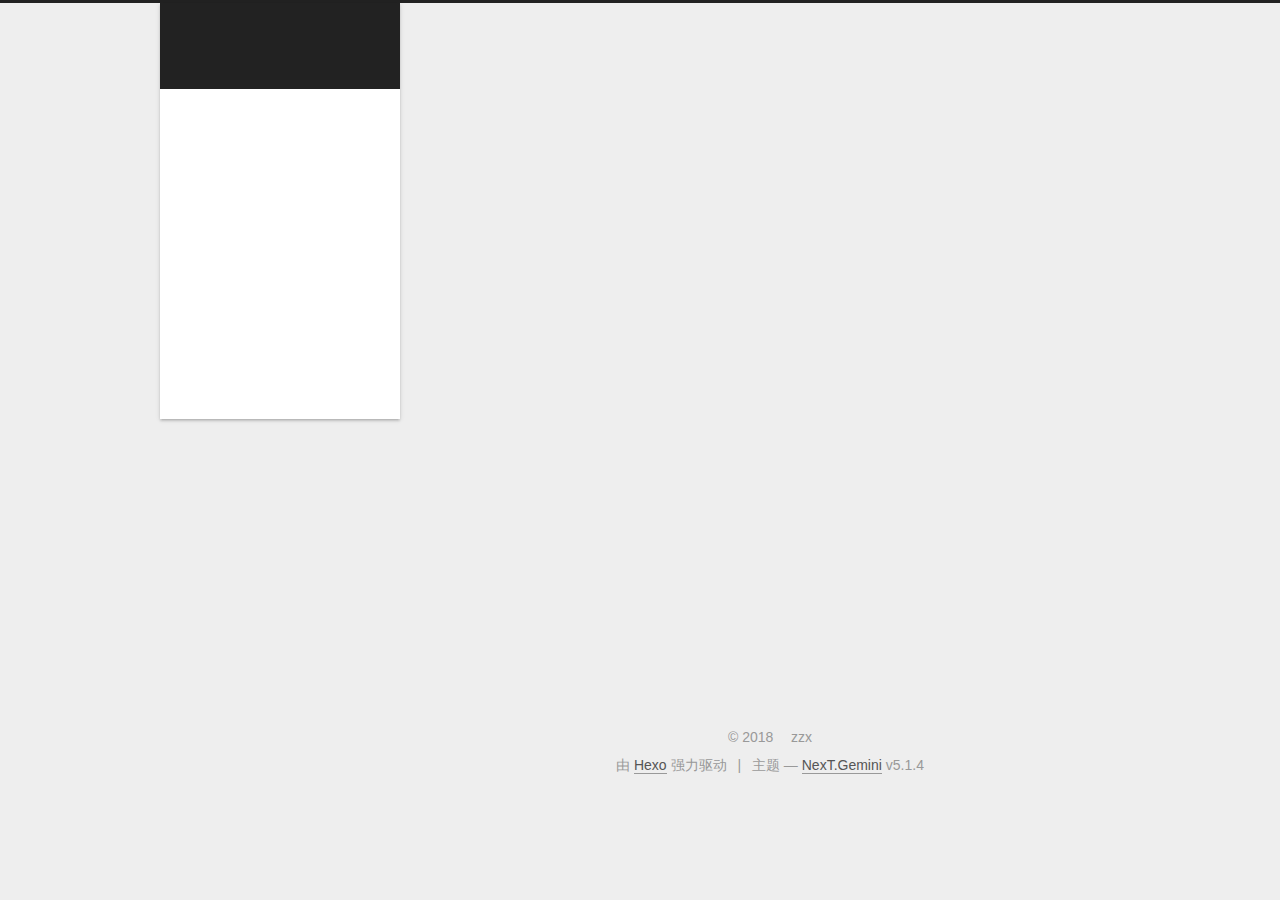
==== commit 7c03d060: "Site updated: 2018-05-08 09:53:01" ====
--- a/index.html
+++ b/index.html
@@ -80,6 +80,7 @@
 
 
 <meta name="description" content="御剑乘风来，除魔天地间，有酒乐逍遥，无酒我亦颠。 一饮尽江河，再饮吞日月，千杯醉不倒，唯我酒剑仙。">
+<meta name="keywords" content="阳光">
 <meta property="og:type" content="website">
 <meta property="og:title" content="人生若只如初见">
 <meta property="og:url" content="http://yoursite.com/index.html">
@@ -311,7 +312,7 @@
         
           <h1 class="post-title" itemprop="name headline">
                 
-                <a class="post-title-link" href="/2018/05/07/filename/" itemprop="url">'filename'</a></h1>
+                <a class="post-title-link" href="/2018/05/07/filename/" itemprop="url">'第一篇文章'</a></h1>
         
 
         <div class="post-meta">
@@ -341,7 +342,7 @@
 
           
           
-             <span id="/2018/05/07/filename/" class="leancloud_visitors" data-flag-title="'filename'">
+             <span id="/2018/05/07/filename/" class="leancloud_visitors" data-flag-title="'第一篇文章'">
                <span class="post-meta-divider">|</span>
                <span class="post-meta-item-icon">
                  <i class="fa fa-eye"></i>
@@ -441,7 +442,7 @@
         
           <h1 class="post-title" itemprop="name headline">
                 
-                <a class="post-title-link" href="/2018/05/07/hello-world/" itemprop="url">Hello World</a></h1>
+                <a class="post-title-link" href="/2018/05/07/hello-world/" itemprop="url">未命名</a></h1>
         
 
         <div class="post-meta">
@@ -471,7 +472,7 @@
 
           
           
-             <span id="/2018/05/07/hello-world/" class="leancloud_visitors" data-flag-title="Hello World">
+             <span id="/2018/05/07/hello-world/" class="leancloud_visitors" data-flag-title="">
                <span class="post-meta-divider">|</span>
                <span class="post-meta-item-icon">
                  <i class="fa fa-eye"></i>
@@ -504,15 +505,7 @@
       
         
           
-            <p>Welcome to <a href="https://hexo.io/" target="_blank" rel="noopener">Hexo</a>! This is your very first post. Check <a href="https://hexo.io/docs/" target="_blank" rel="noopener">documentation</a> for more info. If you get any problems when using Hexo, you can find the answer in <a href="https://hexo.io/docs/troubleshooting.html" target="_blank" rel="noopener">troubleshooting</a> or you can ask me on <a href="https://github.com/hexojs/hexo/issues" target="_blank" rel="noopener">GitHub</a>.</p>
-<h2 id="Quick-Start"><a href="#Quick-Start" class="headerlink" title="Quick Start"></a>Quick Start</h2><h3 id="Create-a-new-post"><a href="#Create-a-new-post" class="headerlink" title="Create a new post"></a>Create a new post</h3><figure class="highlight bash"><table><tr><td class="gutter"><pre><span class="line">1</span><br></pre></td><td class="code"><pre><span class="line">$ hexo new <span class="string">"My New Post"</span></span><br></pre></td></tr></table></figure>
-<p>More info: <a href="https://hexo.io/docs/writing.html" target="_blank" rel="noopener">Writing</a></p>
-<h3 id="Run-server"><a href="#Run-server" class="headerlink" title="Run server"></a>Run server</h3><figure class="highlight bash"><table><tr><td class="gutter"><pre><span class="line">1</span><br></pre></td><td class="code"><pre><span class="line">$ hexo server</span><br></pre></td></tr></table></figure>
-<p>More info: <a href="https://hexo.io/docs/server.html" target="_blank" rel="noopener">Server</a></p>
-<h3 id="Generate-static-files"><a href="#Generate-static-files" class="headerlink" title="Generate static files"></a>Generate static files</h3><figure class="highlight bash"><table><tr><td class="gutter"><pre><span class="line">1</span><br></pre></td><td class="code"><pre><span class="line">$ hexo generate</span><br></pre></td></tr></table></figure>
-<p>More info: <a href="https://hexo.io/docs/generating.html" target="_blank" rel="noopener">Generating</a></p>
-<h3 id="Deploy-to-remote-sites"><a href="#Deploy-to-remote-sites" class="headerlink" title="Deploy to remote sites"></a>Deploy to remote sites</h3><figure class="highlight bash"><table><tr><td class="gutter"><pre><span class="line">1</span><br></pre></td><td class="code"><pre><span class="line">$ hexo deploy</span><br></pre></td></tr></table></figure>
-<p>More info: <a href="https://hexo.io/docs/deployment.html" target="_blank" rel="noopener">Deployment</a></p>
+            <p>title: hello world</p>
 
           
         
--- a/css/main.css
+++ b/css/main.css
@@ -0,0 +1,3123 @@
+/* normalize.css v3.0.2 | MIT License | git.io/normalize */
+html {
+  font-family: sans-serif; /* 1 */
+  -ms-text-size-adjust: 100%; /* 2 */
+  -webkit-text-size-adjust: 100%; /* 2 */
+}
+body {
+  margin: 0;
+}
+article,
+aside,
+details,
+figcaption,
+figure,
+footer,
+header,
+hgroup,
+main,
+menu,
+nav,
+section,
+summary {
+  display: block;
+}
+audio,
+canvas,
+progress,
+video {
+  display: inline-block; /* 1 */
+  vertical-align: baseline; /* 2 */
+}
+audio:not([controls]) {
+  display: none;
+  height: 0;
+}
+[hidden],
+template {
+  display: none;
+}
+a {
+  background-color: transparent;
+}
+a:active,
+a:hover {
+  outline: 0;
+}
+abbr[title] {
+  border-bottom: 1px dotted;
+}
+b,
+strong {
+  font-weight: bold;
+}
+dfn {
+  font-style: italic;
+}
+h1 {
+  font-size: 2em;
+  margin: 0.67em 0;
+}
+mark {
+  background: #ff0;
+  color: #000;
+}
+small {
+  font-size: 80%;
+}
+sub,
+sup {
+  font-size: 75%;
+  line-height: 0;
+  position: relative;
+  vertical-align: baseline;
+}
+sup {
+  top: -0.5em;
+}
+sub {
+  bottom: -0.25em;
+}
+img {
+  border: 0;
+}
+svg:not(:root) {
+  overflow: hidden;
+}
+figure {
+  margin: 1em 40px;
+}
+hr {
+  -moz-box-sizing: content-box;
+  box-sizing: content-box;
+  height: 0;
+}
+pre {
+  overflow: auto;
+}
+code,
+kbd,
+pre,
+samp {
+  font-family: monospace, monospace;
+  font-size: 1em;
+}
+button,
+input,
+optgroup,
+select,
+textarea {
+  color: inherit; /* 1 */
+  font: inherit; /* 2 */
+  margin: 0; /* 3 */
+}
+button {
+  overflow: visible;
+}
+button,
+select {
+  text-transform: none;
+}
+button,
+html input[type="button"],
+input[type="reset"],
+input[type="submit"] {
+  -webkit-appearance: button; /* 2 */
+  cursor: pointer; /* 3 */
+}
+button[disabled],
+html input[disabled] {
+  cursor: default;
+}
+button::-moz-focus-inner,
+input::-moz-focus-inner {
+  border: 0;
+  padding: 0;
+}
+input {
+  line-height: normal;
+}
+input[type="checkbox"],
+input[type="radio"] {
+  box-sizing: border-box; /* 1 */
+  padding: 0; /* 2 */
+}
+input[type="number"]::-webkit-inner-spin-button,
+input[type="number"]::-webkit-outer-spin-button {
+  height: auto;
+}
+input[type="search"] {
+  -webkit-appearance: textfield; /* 1 */
+  -moz-box-sizing: content-box;
+  -webkit-box-sizing: content-box; /* 2 */
+  box-sizing: content-box;
+}
+input[type="search"]::-webkit-search-cancel-button,
+input[type="search"]::-webkit-search-decoration {
+  -webkit-appearance: none;
+}
+fieldset {
+  border: 1px solid #c0c0c0;
+  margin: 0 2px;
+  padding: 0.35em 0.625em 0.75em;
+}
+legend {
+  border: 0; /* 1 */
+  padding: 0; /* 2 */
+}
+textarea {
+  overflow: auto;
+}
+optgroup {
+  font-weight: bold;
+}
+table {
+  border-collapse: collapse;
+  border-spacing: 0;
+}
+td,
+th {
+  padding: 0;
+}
+::selection {
+  background: #262a30;
+  color: #fff;
+}
+body {
+  position: relative;
+  font-family: 'Lato', "PingFang SC", "Microsoft YaHei", sans-serif;
+  font-size: 14px;
+  line-height: 2;
+  color: #555;
+  background: #eee;
+}
+@media (max-width: 767px) {
+  body {
+    padding-right: 0 !important;
+  }
+}
+@media (min-width: 768px) and (max-width: 991px) {
+  body {
+    padding-right: 0 !important;
+  }
+}
+@media (min-width: 1600px) {
+  body {
+    font-size: 16px;
+  }
+}
+h1,
+h2,
+h3,
+h4,
+h5,
+h6 {
+  margin: 0;
+  padding: 0;
+  font-weight: bold;
+  line-height: 1.5;
+  font-family: 'Lato', "PingFang SC", "Microsoft YaHei", sans-serif;
+}
+h2,
+h3,
+h4,
+h5,
+h6 {
+  margin: 20px 0 15px;
+}
+h1 {
+  font-size: 22px;
+}
+@media (max-width: 767px) {
+  h1 {
+    font-size: 18px;
+  }
+}
+h2 {
+  font-size: 20px;
+}
+@media (max-width: 767px) {
+  h2 {
+    font-size: 16px;
+  }
+}
+h3 {
+  font-size: 18px;
+}
+@media (max-width: 767px) {
+  h3 {
+    font-size: 14px;
+  }
+}
+h4 {
+  font-size: 16px;
+}
+@media (max-width: 767px) {
+  h4 {
+    font-size: 12px;
+  }
+}
+h5 {
+  font-size: 14px;
+}
+@media (max-width: 767px) {
+  h5 {
+    font-size: 10px;
+  }
+}
+h6 {
+  font-size: 12px;
+}
+@media (max-width: 767px) {
+  h6 {
+    font-size: 8px;
+  }
+}
+p {
+  margin: 0 0 20px 0;
+}
+a {
+  color: #555;
+  text-decoration: none;
+  outline: none;
+  border-bottom: 1px solid #999;
+  word-wrap: break-word;
+}
+a:hover {
+  color: #222;
+  border-bottom-color: #222;
+}
+blockquote {
+  margin: 0;
+  padding: 0;
+}
+img {
+  display: block;
+  margin: auto;
+  max-width: 100%;
+  height: auto;
+}
+hr {
+  margin: 40px 0;
+  height: 3px;
+  border: none;
+  background-color: #ddd;
+  background-image: repeating-linear-gradient(-45deg, #fff, #fff 4px, transparent 4px, transparent 8px);
+}
+blockquote {
+  padding: 0 15px;
+  color: #666;
+  border-left: 4px solid #ddd;
+}
+blockquote cite::before {
+  content: "-";
+  padding: 0 5px;
+}
+dt {
+  font-weight: 700;
+}
+dd {
+  margin: 0;
+  padding: 0;
+}
+kbd {
+  border: 1px solid #ccc;
+  border-radius: 0.2em;
+  box-shadow: 0.1em 0.1em 0.2em rgba(0,0,0,0.1);
+  background-color: #f9f9f9;
+  font-family: inherit;
+  background-image: -webkit-linear-gradient(top, #eee, #fff, #eee);
+  padding: 0.1em 0.3em;
+  white-space: nowrap;
+}
+.text-left {
+  text-align: left;
+}
+.text-center {
+  text-align: center;
+}
+.text-right {
+  text-align: right;
+}
+.text-justify {
+  text-align: justify;
+}
+.text-nowrap {
+  white-space: nowrap;
+}
+.text-lowercase {
+  text-transform: lowercase;
+}
+.text-uppercase {
+  text-transform: uppercase;
+}
+.text-capitalize {
+  text-transform: capitalize;
+}
+.center-block {
+  display: block;
+  margin-left: auto;
+  margin-right: auto;
+}
+.clearfix:before,
+.clearfix:after {
+  content: " ";
+  display: table;
+}
+.clearfix:after {
+  clear: both;
+}
+.pullquote {
+  width: 45%;
+}
+.pullquote.left {
+  float: left;
+  margin-left: 5px;
+  margin-right: 10px;
+}
+.pullquote.right {
+  float: right;
+  margin-left: 10px;
+  margin-right: 5px;
+}
+.affix.affix.affix {
+  position: fixed;
+}
+.translation {
+  margin-top: -20px;
+  font-size: 14px;
+  color: #999;
+}
+.scrollbar-measure {
+  width: 100px;
+  height: 100px;
+  overflow: scroll;
+  position: absolute;
+  top: -9999px;
+}
+.use-motion .motion-element {
+  opacity: 0;
+}
+table {
+  margin: 20px 0;
+  width: 100%;
+  border-collapse: collapse;
+  border-spacing: 0;
+  border: 1px solid #ddd;
+  font-size: 14px;
+  table-layout: fixed;
+  word-wrap: break-all;
+}
+table>tbody>tr:nth-of-type(odd) {
+  background-color: #f9f9f9;
+}
+table>tbody>tr:hover {
+  background-color: #f5f5f5;
+}
+caption,
+th,
+td {
+  padding: 8px;
+  text-align: left;
+  vertical-align: middle;
+  font-weight: normal;
+}
+th,
+td {
+  border-bottom: 3px solid #ddd;
+  border-right: 1px solid #eee;
+}
+th {
+  padding-bottom: 10px;
+  font-weight: 700;
+}
+td {
+  border-bottom-width: 1px;
+}
+html,
+body {
+  height: 100%;
+}
+.container {
+  position: relative;
+  min-height: 100%;
+}
+.header-inner {
+  margin: 0 auto;
+  padding: 100px 0 70px;
+  width: calc(100% - 252px);
+}
+@media (min-width: 1600px) {
+  .container .header-inner {
+    width: 900px;
+  }
+}
+.main {
+  padding-bottom: 150px;
+}
+.main-inner {
+  margin: 0 auto;
+  width: calc(100% - 252px);
+}
+@media (min-width: 1600px) {
+  .container .main-inner {
+    width: 900px;
+  }
+}
+.footer {
+  position: absolute;
+  left: 0;
+  bottom: 0;
+  width: 100%;
+  min-height: 50px;
+}
+.footer-inner {
+  box-sizing: border-box;
+  margin: 20px auto;
+  width: calc(100% - 252px);
+}
+@media (min-width: 1600px) {
+  .container .footer-inner {
+    width: 900px;
+  }
+}
+pre,
+.highlight {
+  overflow: auto;
+  margin: 20px 0;
+  padding: 0;
+  font-size: 13px;
+  color: #4d4d4c;
+  background: #f7f7f7;
+  line-height: 1.6;
+}
+pre,
+code {
+  font-family: consolas, Menlo, "PingFang SC", "Microsoft YaHei", monospace;
+}
+code {
+  padding: 2px 4px;
+  word-wrap: break-word;
+  color: #555;
+  background: #eee;
+  border-radius: 3px;
+  font-size: 13px;
+}
+pre {
+  padding: 10px;
+}
+pre code {
+  padding: 0;
+  color: #4d4d4c;
+  background: none;
+  text-shadow: none;
+}
+.highlight {
+  border-radius: 1px;
+}
+.highlight pre {
+  border: none;
+  margin: 0;
+  padding: 10px 0;
+}
+.highlight table {
+  margin: 0;
+  width: auto;
+  border: none;
+}
+.highlight td {
+  border: none;
+  padding: 0;
+}
+.highlight figcaption {
+  font-size: 1em;
+  color: #4d4d4c;
+  line-height: 1em;
+  margin-bottom: 1em;
+}
+.highlight figcaption:before,
+.highlight figcaption:after {
+  content: " ";
+  display: table;
+}
+.highlight figcaption:after {
+  clear: both;
+}
+.highlight figcaption a {
+  float: right;
+  color: #4d4d4c;
+}
+.highlight figcaption a:hover {
+  border-bottom-color: #4d4d4c;
+}
+.highlight .gutter pre {
+  padding-left: 10px;
+  padding-right: 10px;
+  color: #869194;
+  text-align: right;
+  background-color: #eff2f3;
+}
+.highlight .code pre {
+  width: 100%;
+  padding-left: 10px;
+  padding-right: 10px;
+  background-color: #f7f7f7;
+}
+.highlight .line {
+  height: 20px;
+}
+.gutter {
+  -webkit-user-select: none;
+  -moz-user-select: none;
+  -ms-user-select: none;
+  user-select: none;
+}
+.gist table {
+  width: auto;
+}
+.gist table td {
+  border: none;
+}
+pre .deletion {
+  background: #fdd;
+}
+pre .addition {
+  background: #dfd;
+}
+pre .meta {
+  color: #8959a8;
+}
+pre .comment {
+  color: #8e908c;
+}
+pre .variable,
+pre .attribute,
+pre .tag,
+pre .regexp,
+pre .ruby .constant,
+pre .xml .tag .title,
+pre .xml .pi,
+pre .xml .doctype,
+pre .html .doctype,
+pre .css .id,
+pre .css .class,
+pre .css .pseudo {
+  color: #c82829;
+}
+pre .number,
+pre .preprocessor,
+pre .built_in,
+pre .literal,
+pre .params,
+pre .constant,
+pre .command {
+  color: #f5871f;
+}
+pre .ruby .class .title,
+pre .css .rules .attribute,
+pre .string,
+pre .value,
+pre .inheritance,
+pre .header,
+pre .ruby .symbol,
+pre .xml .cdata,
+pre .special,
+pre .number,
+pre .formula {
+  color: #718c00;
+}
+pre .title,
+pre .css .hexcolor {
+  color: #3e999f;
+}
+pre .function,
+pre .python .decorator,
+pre .python .title,
+pre .ruby .function .title,
+pre .ruby .title .keyword,
+pre .perl .sub,
+pre .javascript .title,
+pre .coffeescript .title {
+  color: #4271ae;
+}
+pre .keyword,
+pre .javascript .function {
+  color: #8959a8;
+}
+.full-image.full-image.full-image.full-image {
+  border: none;
+  max-width: 100%;
+  width: auto;
+  margin: 20px auto 25px;
+}
+@media (min-width: 992px) {
+  .full-image.full-image.full-image.full-image {
+    max-width: none;
+    width: 118%;
+    margin: 0 -9%;
+  }
+}
+.blockquote-center,
+.page-home .post-type-quote blockquote,
+.page-post-detail .post-type-quote blockquote {
+  position: relative;
+  margin: 40px 0;
+  padding: 0;
+  border-left: none;
+  text-align: center;
+}
+.blockquote-center::before,
+.page-home .post-type-quote blockquote::before,
+.page-post-detail .post-type-quote blockquote::before,
+.blockquote-center::after,
+.page-home .post-type-quote blockquote::after,
+.page-post-detail .post-type-quote blockquote::after {
+  position: absolute;
+  content: ' ';
+  display: block;
+  width: 100%;
+  height: 24px;
+  opacity: 0.2;
+  background-repeat: no-repeat;
+  background-position: 0 -6px;
+  background-size: 22px 22px;
+}
+.blockquote-center::before,
+.page-home .post-type-quote blockquote::before,
+.page-post-detail .post-type-quote blockquote::before {
+  top: -20px;
+  background-image: url("../images/quote-l.svg");
+  border-top: 1px solid #ccc;
+}
+.blockquote-center::after,
+.page-home .post-type-quote blockquote::after,
+.page-post-detail .post-type-quote blockquote::after {
+  bottom: -20px;
+  background-image: url("../images/quote-r.svg");
+  border-bottom: 1px solid #ccc;
+  background-position: 100% 8px;
+}
+.blockquote-center p,
+.page-home .post-type-quote blockquote p,
+.page-post-detail .post-type-quote blockquote p,
+.blockquote-center div,
+.page-home .post-type-quote blockquote div,
+.page-post-detail .post-type-quote blockquote div {
+  text-align: center;
+}
+.post .post-body .group-picture img {
+  box-sizing: border-box;
+  padding: 0 3px;
+  border: none;
+}
+.post .group-picture-row {
+  overflow: hidden;
+  margin-top: 6px;
+}
+.post .group-picture-row:first-child {
+  margin-top: 0;
+}
+.post .group-picture-column {
+  float: left;
+}
+.page-post-detail .post-body .group-picture-column {
+  float: none;
+  margin-top: 10px;
+  width: auto !important;
+}
+.page-post-detail .post-body .group-picture-column img {
+  margin: 0 auto;
+}
+.page-archive .group-picture-container {
+  overflow: hidden;
+}
+.page-archive .group-picture-row {
+  float: left;
+}
+.page-archive .group-picture-row:first-child {
+  margin-top: 6px;
+}
+.page-archive .group-picture-column {
+  max-width: 150px;
+  max-height: 150px;
+}
+.post-body .note {
+  position: relative;
+  padding: 15px;
+  margin-bottom: 20px;
+  border: 1px solid #eee;
+  border-left-width: 5px;
+  border-radius: 3px;
+}
+.post-body .note h2,
+.post-body .note h3,
+.post-body .note h4,
+.post-body .note h5,
+.post-body .note h6 {
+  margin-top: 0;
+  margin-bottom: 0;
+  border-bottom: initial;
+  padding-top: 0 !important;
+}
+.post-body .note p:first-child,
+.post-body .note ul:first-child,
+.post-body .note ol:first-child,
+.post-body .note table:first-child,
+.post-body .note pre:first-child,
+.post-body .note blockquote:first-child {
+  margin-top: 0;
+}
+.post-body .note p:last-child,
+.post-body .note ul:last-child,
+.post-body .note ol:last-child,
+.post-body .note table:last-child,
+.post-body .note pre:last-child,
+.post-body .note blockquote:last-child {
+  margin-bottom: 0;
+}
+.post-body .note.default {
+  border-left-color: #777;
+}
+.post-body .note.default h2,
+.post-body .note.default h3,
+.post-body .note.default h4,
+.post-body .note.default h5,
+.post-body .note.default h6 {
+  color: #777;
+}
+.post-body .note.primary {
+  border-left-color: #6f42c1;
+}
+.post-body .note.primary h2,
+.post-body .note.primary h3,
+.post-body .note.primary h4,
+.post-body .note.primary h5,
+.post-body .note.primary h6 {
+  color: #6f42c1;
+}
+.post-body .note.info {
+  border-left-color: #428bca;
+}
+.post-body .note.info h2,
+.post-body .note.info h3,
+.post-body .note.info h4,
+.post-body .note.info h5,
+.post-body .note.info h6 {
+  color: #428bca;
+}
+.post-body .note.success {
+  border-left-color: #5cb85c;
+}
+.post-body .note.success h2,
+.post-body .note.success h3,
+.post-body .note.success h4,
+.post-body .note.success h5,
+.post-body .note.success h6 {
+  color: #5cb85c;
+}
+.post-body .note.warning {
+  border-left-color: #f0ad4e;
+}
+.post-body .note.warning h2,
+.post-body .note.warning h3,
+.post-body .note.warning h4,
+.post-body .note.warning h5,
+.post-body .note.warning h6 {
+  color: #f0ad4e;
+}
+.post-body .note.danger {
+  border-left-color: #d9534f;
+}
+.post-body .note.danger h2,
+.post-body .note.danger h3,
+.post-body .note.danger h4,
+.post-body .note.danger h5,
+.post-body .note.danger h6 {
+  color: #d9534f;
+}
+.post-body .label {
+  display: inline;
+  padding: 0 2px;
+  white-space: nowrap;
+}
+.post-body .label.default {
+  background-color: #f0f0f0;
+}
+.post-body .label.primary {
+  background-color: #efe6f7;
+}
+.post-body .label.info {
+  background-color: #e5f2f8;
+}
+.post-body .label.success {
+  background-color: #e7f4e9;
+}
+.post-body .label.warning {
+  background-color: #fcf6e1;
+}
+.post-body .label.danger {
+  background-color: #fae8eb;
+}
+.post-body .tabs {
+  position: relative;
+  display: block;
+  margin-bottom: 20px;
+  padding-top: 10px;
+}
+.post-body .tabs ul.nav-tabs {
+  margin: 0;
+  padding: 0;
+  display: flex;
+  margin-bottom: -1px;
+}
+@media (max-width: 413px) {
+  .post-body .tabs ul.nav-tabs {
+    display: block;
+    margin-bottom: 5px;
+  }
+}
+.post-body .tabs ul.nav-tabs li.tab {
+  list-style-type: none !important;
+  margin: 0 0.25em 0 0;
+  border-top: 3px solid transparent;
+  border-left: 1px solid transparent;
+  border-right: 1px solid transparent;
+}
+@media (max-width: 413px) {
+  .post-body .tabs ul.nav-tabs li.tab {
+    margin: initial;
+    border-top: 1px solid transparent;
+    border-left: 3px solid transparent;
+    border-right: 1px solid transparent;
+    border-bottom: 1px solid transparent;
+  }
+}
+.post-body .tabs ul.nav-tabs li.tab a {
+  outline: 0;
+  border-bottom: initial;
+  display: block;
+  line-height: 1.8em;
+  padding: 0.25em 0.75em;
+  transition-duration: 0.2s;
+  transition-timing-function: ease-out;
+  transition-delay: 0s;
+}
+.post-body .tabs ul.nav-tabs li.tab a i {
+  width: 1.285714285714286em;
+}
+.post-body .tabs ul.nav-tabs li.tab.active {
+  border-top: 3px solid #fc6423;
+  border-left: 1px solid #ddd;
+  border-right: 1px solid #ddd;
+  background-color: #fff;
+}
+@media (max-width: 413px) {
+  .post-body .tabs ul.nav-tabs li.tab.active {
+    border-top: 1px solid #ddd;
+    border-left: 3px solid #fc6423;
+    border-right: 1px solid #ddd;
+    border-bottom: 1px solid #ddd;
+  }
+}
+.post-body .tabs ul.nav-tabs li.tab.active a {
+  cursor: default;
+  color: #555;
+}
+.post-body .tabs .tab-content {
+  background-color: #fff;
+}
+.post-body .tabs .tab-content .tab-pane {
+  border: 1px solid #ddd;
+  padding: 20px 20px 0 20px;
+}
+.post-body .tabs .tab-content .tab-pane:not(.active) {
+  display: none !important;
+}
+.post-body .tabs .tab-content .tab-pane.active {
+  display: block !important;
+}
+.btn {
+  display: inline-block;
+  padding: 0 20px;
+  font-size: 14px;
+  color: #555;
+  background: #fff;
+  border: 2px solid #555;
+  text-decoration: none;
+  border-radius: 2px;
+  transition-property: background-color;
+  transition-duration: 0.2s;
+  transition-timing-function: ease-in-out;
+  transition-delay: 0s;
+  line-height: 2;
+}
+.btn:hover {
+  border-color: #222;
+  color: #fff;
+  background: #222;
+}
+.btn +.btn {
+  margin: 0 0 8px 8px;
+}
+.btn .fa-fw {
+  width: 1.285714285714286em;
+  text-align: left;
+}
+.btn-bar {
+  display: block;
+  width: 22px;
+  height: 2px;
+  background: #555;
+  border-radius: 1px;
+}
+.btn-bar+.btn-bar {
+  margin-top: 4px;
+}
+.pagination {
+  margin: 120px 0 40px;
+  text-align: center;
+  border-top: 1px solid #eee;
+}
+.page-number-basic,
+.pagination .prev,
+.pagination .next,
+.pagination .page-number,
+.pagination .space {
+  display: inline-block;
+  position: relative;
+  top: -1px;
+  margin: 0 10px;
+  padding: 0 11px;
+}
+@media (max-width: 767px) {
+  .page-number-basic,
+  .pagination .prev,
+  .pagination .next,
+  .pagination .page-number,
+  .pagination .space {
+    margin: 0 5px;
+  }
+}
+.pagination .prev,
+.pagination .next,
+.pagination .page-number {
+  border-bottom: 0;
+  border-top: 1px solid #eee;
+  transition-property: border-color;
+  transition-duration: 0.2s;
+  transition-timing-function: ease-in-out;
+  transition-delay: 0s;
+}
+.pagination .prev:hover,
+.pagination .next:hover,
+.pagination .page-number:hover {
+  border-top-color: #222;
+}
+.pagination .space {
+  padding: 0;
+  margin: 0;
+}
+.pagination .prev {
+  margin-left: 0;
+}
+.pagination .next {
+  margin-right: 0;
+}
+.pagination .page-number.current {
+  color: #fff;
+  background: #ccc;
+  border-top-color: #ccc;
+}
+@media (max-width: 767px) {
+  .pagination {
+    border-top: none;
+  }
+  .pagination .prev,
+  .pagination .next,
+  .pagination .page-number {
+    margin-bottom: 10px;
+    border-top: 0;
+    border-bottom: 1px solid #eee;
+    padding: 0 10px;
+  }
+  .pagination .prev:hover,
+  .pagination .next:hover,
+  .pagination .page-number:hover {
+    border-bottom-color: #222;
+  }
+}
+.comments {
+  margin: 60px 20px 0;
+}
+.tag-cloud {
+  text-align: center;
+}
+.tag-cloud a {
+  display: inline-block;
+  margin: 10px;
+}
+.back-to-top {
+  box-sizing: border-box;
+  position: fixed;
+  bottom: -100px;
+  right: 30px;
+  z-index: 1050;
+  padding: 0 6px;
+  width: 24px;
+  background: #222;
+  font-size: 12px;
+  opacity: 0.6;
+  color: #fff;
+  cursor: pointer;
+  text-align: center;
+  -webkit-transform: translateZ(0);
+  transition-property: bottom;
+  transition-duration: 0.2s;
+  transition-timing-function: ease-in-out;
+  transition-delay: 0s;
+}
+@media (min-width: 768px) and (max-width: 991px) {
+  .back-to-top {
+    display: none !important;
+  }
+}
+@media (max-width: 767px) {
+  .back-to-top {
+    display: none !important;
+  }
+}
+.back-to-top.back-to-top-on {
+  bottom: 30px;
+}
+.header {
+  background: transparent;
+}
+.header-inner {
+  position: relative;
+}
+.headband {
+  height: 3px;
+  background: #222;
+}
+.site-meta {
+  margin: 0;
+  text-align: center;
+}
+@media (max-width: 767px) {
+  .site-meta {
+    text-align: center;
+  }
+}
+.brand {
+  position: relative;
+  display: inline-block;
+  padding: 0 40px;
+  color: #fff;
+  background: #222;
+  border-bottom: none;
+}
+.brand:hover {
+  color: #fff;
+}
+.logo {
+  display: inline-block;
+  margin-right: 5px;
+  line-height: 36px;
+  vertical-align: top;
+}
+.site-title {
+  display: inline-block;
+  vertical-align: top;
+  line-height: 36px;
+  font-size: 20px;
+  font-weight: normal;
+  font-family: 'Lato', "PingFang SC", "Microsoft YaHei", sans-serif;
+}
+.site-subtitle {
+  margin-top: 10px;
+  font-size: 13px;
+  color: #ddd;
+}
+.use-motion .brand {
+  opacity: 0;
+}
+.use-motion .logo,
+.use-motion .site-title,
+.use-motion .site-subtitle {
+  opacity: 0;
+  position: relative;
+  top: -10px;
+}
+.site-nav-toggle {
+  display: none;
+  position: absolute;
+  top: 10px;
+  left: 10px;
+}
+@media (max-width: 767px) {
+  .site-nav-toggle {
+    display: block;
+  }
+}
+.site-nav-toggle button {
+  margin-top: 2px;
+  padding: 9px 10px;
+  background: transparent;
+  border: none;
+}
+@media (max-width: 767px) {
+  .site-nav {
+    display: none;
+    margin: 0 -10px;
+    padding: 0 10px;
+    clear: both;
+    border-top: 1px solid #ddd;
+  }
+}
+@media (min-width: 768px) and (max-width: 991px) {
+  .site-nav {
+    display: block !important;
+  }
+}
+@media (min-width: 992px) {
+  .site-nav {
+    display: block !important;
+  }
+}
+.menu {
+  margin-top: 20px;
+  padding-left: 0;
+  text-align: center;
+}
+.menu .menu-item {
+  display: inline-block;
+  margin: 0 10px;
+  list-style: none;
+}
+@media screen and (max-width: 767px) {
+  .menu .menu-item {
+    margin-top: 10px;
+  }
+}
+.menu .menu-item a {
+  display: block;
+  font-size: 13px;
+  line-height: inherit;
+  border-bottom: 1px solid transparent;
+  transition-property: border-color;
+  transition-duration: 0.2s;
+  transition-timing-function: ease-in-out;
+  transition-delay: 0s;
+}
+.menu .menu-item a:hover,
+.menu-item-active a {
+  border-bottom-color: #222;
+}
+.menu .menu-item .fa {
+  margin-right: 5px;
+}
+.use-motion .menu-item {
+  opacity: 0;
+}
+.post-body {
+  font-family: 'Lato', "PingFang SC", "Microsoft YaHei", sans-serif;
+}
+@media (max-width: 767px) {
+  .post-body {
+    word-break: break-word;
+  }
+}
+.post-body .fancybox img {
+  display: block !important;
+  margin: 0 auto;
+  cursor: pointer;
+  cursor: zoom-in;
+  cursor: -webkit-zoom-in;
+}
+.post-body .image-caption,
+.post-body .figure .caption {
+  margin: -20px auto 15px;
+  text-align: center;
+  font-size: 14px;
+  color: #999;
+  font-weight: bold;
+  line-height: 1;
+}
+.post-sticky-flag {
+  display: inline-block;
+  font-size: 16px;
+  -ms-transform: rotate(30deg);
+  -webkit-transform: rotate(30deg);
+  -moz-transform: rotate(30deg);
+  -ms-transform: rotate(30deg);
+  -o-transform: rotate(30deg);
+  transform: rotate(30deg);
+}
+.use-motion .post-block,
+.use-motion .pagination,
+.use-motion .comments {
+  opacity: 0;
+}
+.use-motion .post-header {
+  opacity: 0;
+}
+.use-motion .post-body {
+  opacity: 0;
+}
+.use-motion .collection-title {
+  opacity: 0;
+}
+.posts-expand {
+  padding-top: 40px;
+}
+@media (max-width: 767px) {
+  .posts-expand {
+    margin: 0 20px;
+  }
+  .post-body pre .gutter pre {
+    padding-right: 10px;
+  }
+  .post-body .highlight {
+    margin-left: 0px;
+    margin-right: 0px;
+    padding: 0;
+  }
+  .post-body .highlight .gutter pre {
+    padding-right: 10px;
+  }
+}
+@media (min-width: 992px) {
+  .posts-expand .post-body {
+    text-align: justify;
+  }
+}
+.posts-expand .post-body h2,
+.posts-expand .post-body h3,
+.posts-expand .post-body h4,
+.posts-expand .post-body h5,
+.posts-expand .post-body h6 {
+  padding-top: 10px;
+}
+.posts-expand .post-body h2 .header-anchor,
+.posts-expand .post-body h3 .header-anchor,
+.posts-expand .post-body h4 .header-anchor,
+.posts-expand .post-body h5 .header-anchor,
+.posts-expand .post-body h6 .header-anchor {
+  float: right;
+  margin-left: 10px;
+  color: #ccc;
+  border-bottom-style: none;
+  visibility: hidden;
+}
+.posts-expand .post-body h2 .header-anchor:hover,
+.posts-expand .post-body h3 .header-anchor:hover,
+.posts-expand .post-body h4 .header-anchor:hover,
+.posts-expand .post-body h5 .header-anchor:hover,
+.posts-expand .post-body h6 .header-anchor:hover {
+  color: inherit;
+}
+.posts-expand .post-body h2:hover .header-anchor,
+.posts-expand .post-body h3:hover .header-anchor,
+.posts-expand .post-body h4:hover .header-anchor,
+.posts-expand .post-body h5:hover .header-anchor,
+.posts-expand .post-body h6:hover .header-anchor {
+  visibility: visible;
+}
+.posts-expand .post-body ul li {
+  list-style: circle;
+}
+.posts-expand .post-body img {
+  box-sizing: border-box;
+  margin: auto;
+  padding: 3px;
+  border: 1px solid #ddd;
+}
+.posts-expand .post-body .fancybox img {
+  margin: 0 auto 25px;
+}
+@media (max-width: 767px) {
+  .posts-collapse {
+    margin: 0 20px;
+  }
+  .posts-collapse .post-title,
+  .posts-collapse .post-meta {
+    display: block;
+    width: auto;
+    text-align: left;
+  }
+}
+.posts-collapse {
+  position: relative;
+  z-index: 1010;
+  margin-left: 55px;
+}
+.posts-collapse::after {
+  content: " ";
+  position: absolute;
+  top: 20px;
+  left: 0;
+  margin-left: -2px;
+  width: 4px;
+  height: 100%;
+  background: #f5f5f5;
+  z-index: -1;
+}
+@media (max-width: 767px) {
+  .posts-collapse {
+    margin: 0 20px;
+  }
+}
+.posts-collapse .collection-title {
+  position: relative;
+  margin: 60px 0;
+}
+.posts-collapse .collection-title h1,
+.posts-collapse .collection-title h2 {
+  margin-left: 20px;
+}
+.posts-collapse .collection-title small {
+  color: #bbb;
+  margin-left: 5px;
+}
+.posts-collapse .collection-title::before {
+  content: " ";
+  position: absolute;
+  left: 0;
+  top: 50%;
+  margin-left: -4px;
+  margin-top: -4px;
+  width: 8px;
+  height: 8px;
+  background: #bbb;
+  border-radius: 50%;
+}
+.posts-collapse .post {
+  margin: 30px 0;
+}
+.posts-collapse .post-header {
+  position: relative;
+  transition-duration: 0.2s;
+  transition-timing-function: ease-in-out;
+  transition-delay: 0s;
+  transition-property: border;
+  border-bottom: 1px dashed #ccc;
+}
+.posts-collapse .post-header::before {
+  content: " ";
+  position: absolute;
+  left: 0;
+  top: 12px;
+  width: 6px;
+  height: 6px;
+  margin-left: -4px;
+  background: #bbb;
+  border-radius: 50%;
+  border: 1px solid #fff;
+  transition-duration: 0.2s;
+  transition-timing-function: ease-in-out;
+  transition-delay: 0s;
+  transition-property: background;
+}
+.posts-collapse .post-header:hover {
+  border-bottom-color: #666;
+}
+.posts-collapse .post-header:hover::before {
+  background: #222;
+}
+.posts-collapse .post-meta {
+  position: absolute;
+  font-size: 12px;
+  left: 20px;
+  top: 5px;
+}
+.posts-collapse .post-comments-count {
+  display: none;
+}
+.posts-collapse .post-title {
+  margin-left: 60px;
+  font-size: 16px;
+  font-weight: normal;
+  line-height: inherit;
+}
+.posts-collapse .post-title::after {
+  margin-left: 3px;
+  opacity: 0.6;
+}
+.posts-collapse .post-title a {
+  color: #666;
+  border-bottom: none;
+}
+.page-home .post-type-quote .post-header,
+.page-post-detail .post-type-quote .post-header,
+.page-home .post-type-quote .post-tags,
+.page-post-detail .post-type-quote .post-tags {
+  display: none;
+}
+.posts-expand .post-title {
+  text-align: center;
+  word-break: break-word;
+  font-weight: 400;
+}
+.posts-expand .post-title-link {
+  display: inline-block;
+  position: relative;
+  color: #555;
+  border-bottom: none;
+  line-height: 1.2;
+  vertical-align: top;
+}
+.posts-expand .post-title-link::before {
+  content: "";
+  position: absolute;
+  width: 100%;
+  height: 2px;
+  bottom: 0;
+  left: 0;
+  background-color: #000;
+  visibility: hidden;
+  -webkit-transform: scaleX(0);
+  -moz-transform: scaleX(0);
+  -ms-transform: scaleX(0);
+  -o-transform: scaleX(0);
+  transform: scaleX(0);
+  transition-duration: 0.2s;
+  transition-timing-function: ease-in-out;
+  transition-delay: 0s;
+}
+.posts-expand .post-title-link:hover::before {
+  visibility: visible;
+  -webkit-transform: scaleX(1);
+  -moz-transform: scaleX(1);
+  -ms-transform: scaleX(1);
+  -o-transform: scaleX(1);
+  transform: scaleX(1);
+}
+.posts-expand .post-title-link .fa {
+  font-size: 16px;
+}
+.posts-expand .post-meta {
+  margin: 3px 0 60px 0;
+  color: #999;
+  font-family: 'Lato', "PingFang SC", "Microsoft YaHei", sans-serif;
+  font-size: 12px;
+  text-align: center;
+}
+.posts-expand .post-meta .post-category-list {
+  display: inline-block;
+  margin: 0;
+  padding: 3px;
+}
+.posts-expand .post-meta .post-category-list-link {
+  color: #999;
+}
+.posts-expand .post-meta .post-description {
+  font-size: 14px;
+  margin-top: 2px;
+}
+.post-meta-divider {
+  margin: 0 0.5em;
+}
+.post-meta-item-icon {
+  margin-right: 3px;
+}
+@media (min-width: 768px) and (max-width: 991px) {
+  .post-meta-item-icon {
+    display: inline-block;
+  }
+}
+@media (max-width: 767px) {
+  .post-meta-item-icon {
+    display: inline-block;
+  }
+}
+@media (min-width: 768px) and (max-width: 991px) {
+  .post-meta-item-text {
+    display: none;
+  }
+}
+@media (max-width: 767px) {
+  .post-meta-item-text {
+    display: none;
+  }
+}
+@media (max-width: 767px) {
+  .posts-expand .post-comments-count {
+    display: none;
+  }
+}
+.post-button {
+  margin-top: 40px;
+}
+.posts-expand .post-tags {
+  margin-top: 40px;
+  text-align: center;
+}
+.posts-expand .post-tags a {
+  display: inline-block;
+  margin-right: 10px;
+  font-size: 13px;
+}
+.post-nav {
+  display: table;
+  margin-top: 15px;
+  width: 100%;
+  border-top: 1px solid #eee;
+}
+.post-nav-divider {
+  display: table-cell;
+  width: 10%;
+}
+.post-nav-item {
+  display: table-cell;
+  padding: 10px 0 0 0;
+  width: 45%;
+  vertical-align: top;
+}
+.post-nav-item a {
+  position: relative;
+  display: block;
+  line-height: 25px;
+  font-size: 14px;
+  color: #555;
+  border-bottom: none;
+}
+.post-nav-item a:hover {
+  color: #222;
+  border-bottom: none;
+}
+.post-nav-item a:active {
+  top: 2px;
+}
+.post-nav-item .fa {
+  position: absolute;
+  top: 8px;
+  left: 0;
+  font-size: 12px;
+}
+.post-nav-next a {
+  padding-left: 15px;
+}
+.post-nav-prev {
+  text-align: right;
+}
+.post-nav-prev a {
+  padding-right: 15px;
+}
+.post-nav-prev .fa {
+  right: 0;
+  left: auto;
+}
+.posts-expand .post-eof {
+  display: block;
+  margin: 80px auto 60px;
+  width: 8%;
+  height: 1px;
+  background: #ccc;
+  text-align: center;
+}
+.post:last-child .post-eof.post-eof.post-eof {
+  display: none;
+}
+.post-gallery {
+  display: table;
+  table-layout: fixed;
+  width: 100%;
+  border-collapse: separate;
+}
+.post-gallery-row {
+  display: table-row;
+}
+.post-gallery .post-gallery-img {
+  display: table-cell;
+  text-align: center;
+  vertical-align: middle;
+  border: none;
+}
+.post-gallery .post-gallery-img img {
+  max-width: 100%;
+  max-height: 100%;
+  border: none;
+}
+.fancybox-close,
+.fancybox-close:hover {
+  border: none;
+}
+.rtl.post-body p,
+.rtl.post-body a,
+.rtl.post-body h1,
+.rtl.post-body h2,
+.rtl.post-body h3,
+.rtl.post-body h4,
+.rtl.post-body h5,
+.rtl.post-body h6,
+.rtl.post-body li,
+.rtl.post-body ul,
+.rtl.post-body ol {
+  direction: rtl;
+  font-family: UKIJ Ekran;
+}
+.rtl.post-title {
+  font-family: UKIJ Ekran;
+}
+.sidebar {
+  position: fixed;
+  right: 0;
+  top: 0;
+  bottom: 0;
+  width: 0;
+  z-index: 1040;
+  box-shadow: inset 0 2px 6px #000;
+  background: #222;
+  -webkit-transform: translateZ(0);
+}
+.sidebar a {
+  color: #999;
+  border-bottom-color: #555;
+}
+.sidebar a:hover {
+  color: #eee;
+}
+@media (min-width: 768px) and (max-width: 991px) {
+  .sidebar {
+    display: none !important;
+  }
+}
+@media (max-width: 767px) {
+  .sidebar {
+    display: none !important;
+  }
+}
+.sidebar-inner {
+  position: relative;
+  padding: 20px 10px;
+  color: #999;
+  text-align: center;
+}
+.site-overview-wrap {
+  overflow: hidden;
+}
+.site-overview {
+  overflow-y: auto;
+  overflow-x: hidden;
+}
+.sidebar-toggle {
+  position: fixed;
+  right: 30px;
+  bottom: 45px;
+  width: 14px;
+  height: 14px;
+  padding: 5px;
+  background: #222;
+  line-height: 0;
+  z-index: 1050;
+  cursor: pointer;
+  -webkit-transform: translateZ(0);
+}
+@media (min-width: 768px) and (max-width: 991px) {
+  .sidebar-toggle {
+    display: none !important;
+  }
+}
+@media (max-width: 767px) {
+  .sidebar-toggle {
+    display: none !important;
+  }
+}
+.sidebar-toggle-line {
+  position: relative;
+  display: inline-block;
+  vertical-align: top;
+  height: 2px;
+  width: 100%;
+  background: #fff;
+  margin-top: 3px;
+}
+.sidebar-toggle-line:first-child {
+  margin-top: 0;
+}
+.site-author-image {
+  display: block;
+  margin: 0 auto;
+  padding: 2px;
+  max-width: 120px;
+  height: auto;
+  border: 1px solid #eee;
+}
+.site-author-name {
+  margin: 0;
+  text-align: center;
+  color: #222;
+  font-weight: 600;
+}
+.site-description {
+  margin-top: 0;
+  text-align: center;
+  font-size: 13px;
+  color: #999;
+}
+.site-state {
+  overflow: hidden;
+  line-height: 1.4;
+  white-space: nowrap;
+  text-align: center;
+}
+.site-state-item {
+  display: inline-block;
+  padding: 0 15px;
+  border-left: 1px solid #eee;
+}
+.site-state-item:first-child {
+  border-left: none;
+}
+.site-state-item a {
+  border-bottom: none;
+}
+.site-state-item-count {
+  display: block;
+  text-align: center;
+  color: inherit;
+  font-weight: 600;
+  font-size: 16px;
+}
+.site-state-item-name {
+  font-size: 13px;
+  color: #999;
+}
+.feed-link {
+  margin-top: 20px;
+}
+.feed-link a {
+  display: inline-block;
+  padding: 0 15px;
+  color: #fc6423;
+  border: 1px solid #fc6423;
+  border-radius: 4px;
+}
+.feed-link a i {
+  color: #fc6423;
+  font-size: 14px;
+}
+.feed-link a:hover {
+  color: #fff;
+  background: #fc6423;
+}
+.feed-link a:hover i {
+  color: #fff;
+}
+.links-of-author {
+  margin-top: 20px;
+}
+.links-of-author a {
+  display: inline-block;
+  vertical-align: middle;
+  margin-right: 10px;
+  margin-bottom: 10px;
+  border-bottom-color: #555;
+  font-size: 13px;
+}
+.links-of-author a:before {
+  display: inline-block;
+  vertical-align: middle;
+  margin-right: 3px;
+  content: " ";
+  width: 4px;
+  height: 4px;
+  border-radius: 50%;
+  background: #6961b1;
+}
+.links-of-blogroll {
+  font-size: 13px;
+}
+.links-of-blogroll-title {
+  margin-top: 20px;
+  font-size: 14px;
+  font-weight: 600;
+}
+.links-of-blogroll-list {
+  margin: 0;
+  padding: 0;
+  list-style: none;
+}
+.links-of-blogroll-item {
+  padding: 2px 10px;
+}
+.links-of-blogroll-item a {
+  max-width: 280px;
+  box-sizing: border-box;
+  display: inline-block;
+  overflow: hidden;
+  white-space: nowrap;
+  text-overflow: ellipsis;
+}
+.sidebar-nav {
+  margin: 0 0 20px;
+  padding-left: 0;
+}
+.sidebar-nav li {
+  display: inline-block;
+  cursor: pointer;
+  border-bottom: 1px solid transparent;
+  font-size: 14px;
+  color: #555;
+}
+.sidebar-nav li:hover {
+  color: #fc6423;
+}
+.page-post-detail .sidebar-nav-toc {
+  padding: 0 5px;
+}
+.page-post-detail .sidebar-nav-overview {
+  margin-left: 10px;
+}
+.sidebar-nav .sidebar-nav-active {
+  color: #fc6423;
+  border-bottom-color: #fc6423;
+}
+.sidebar-nav .sidebar-nav-active:hover {
+  color: #fc6423;
+}
+.sidebar-panel {
+  display: none;
+}
+.sidebar-panel-active {
+  display: block;
+}
+.post-toc-empty {
+  font-size: 14px;
+  color: #666;
+}
+.post-toc-wrap {
+  overflow: hidden;
+}
+.post-toc {
+  overflow: auto;
+}
+.post-toc ol {
+  margin: 0;
+  padding: 0 2px 5px 10px;
+  text-align: left;
+  list-style: none;
+  font-size: 14px;
+}
+.post-toc ol > ol {
+  padding-left: 0;
+}
+.post-toc ol a {
+  transition-duration: 0.2s;
+  transition-timing-function: ease-in-out;
+  transition-delay: 0s;
+  transition-property: all;
+  color: #666;
+  border-bottom-color: #ccc;
+}
+.post-toc ol a:hover {
+  color: #000;
+  border-bottom-color: #000;
+}
+.post-toc .nav-item {
+  overflow: hidden;
+  text-overflow: ellipsis;
+  text-align: justify;
+  white-space: nowrap;
+  line-height: 1.8;
+}
+.post-toc .nav .nav-child {
+  display: none;
+}
+.post-toc .nav .active > .nav-child {
+  display: block;
+}
+.post-toc .nav .active-current > .nav-child {
+  display: block;
+}
+.post-toc .nav .active-current > .nav-child > .nav-item {
+  display: block;
+}
+.post-toc .nav .active > a {
+  color: #fc6423;
+  border-bottom-color: #fc6423;
+}
+.post-toc .nav .active-current > a {
+  color: #fc6423;
+}
+.post-toc .nav .active-current > a:hover {
+  color: #fc6423;
+}
+.footer {
+  font-size: 14px;
+  color: #999;
+}
+.footer img {
+  border: none;
+}
+.footer-inner {
+  text-align: center;
+}
+.with-love {
+  display: inline-block;
+  margin: 0 5px;
+}
+.powered-by,
+.theme-info {
+  display: inline-block;
+}
+.cc-license {
+  margin-top: 10px;
+  text-align: center;
+}
+.cc-license .cc-opacity {
+  opacity: 0.7;
+  border-bottom: none;
+}
+.cc-license .cc-opacity:hover {
+  opacity: 0.9;
+}
+.cc-license img {
+  display: inline-block;
+}
+.theme-next #ds-thread #ds-reset {
+  color: #555;
+}
+.theme-next #ds-thread #ds-reset .ds-replybox {
+  margin-bottom: 30px;
+}
+.theme-next #ds-thread #ds-reset .ds-replybox .ds-avatar,
+.theme-next #ds-reset .ds-avatar img {
+  box-shadow: none;
+}
+.theme-next #ds-thread #ds-reset .ds-textarea-wrapper {
+  border-color: #c7d4e1;
+  background: none;
+  border-top-right-radius: 3px;
+  border-top-left-radius: 3px;
+}
+.theme-next #ds-thread #ds-reset .ds-textarea-wrapper textarea {
+  height: 60px;
+}
+.theme-next #ds-reset .ds-rounded-top {
+  border-radius: 0;
+}
+.theme-next #ds-thread #ds-reset .ds-post-toolbar {
+  box-sizing: border-box;
+  border: 1px solid #c7d4e1;
+  background: #f6f8fa;
+}
+.theme-next #ds-thread #ds-reset .ds-post-options {
+  height: 40px;
+  border: none;
+  background: none;
+}
+.theme-next #ds-thread #ds-reset .ds-toolbar-buttons {
+  top: 11px;
+}
+.theme-next #ds-thread #ds-reset .ds-sync {
+  top: 5px;
+}
+.theme-next #ds-thread #ds-reset .ds-post-button {
+  top: 4px;
+  right: 5px;
+  width: 90px;
+  height: 30px;
+  border: 1px solid #c5ced7;
+  border-radius: 3px;
+  background-image: linear-gradient(#fbfbfc, #f5f7f9);
+  color: #60676d;
+}
+.theme-next #ds-thread #ds-reset .ds-post-button:hover {
+  background-position: 0 -30px;
+  color: #60676d;
+}
+.theme-next #ds-thread #ds-reset .ds-comments-info {
+  padding: 10px 0;
+}
+.theme-next #ds-thread #ds-reset .ds-sort {
+  display: none;
+}
+.theme-next #ds-thread #ds-reset li.ds-tab a.ds-current {
+  border: none;
+  background: #f6f8fa;
+  color: #60676d;
+}
+.theme-next #ds-thread #ds-reset li.ds-tab a.ds-current:hover {
+  background-color: #e9f0f7;
+  color: #60676d;
+}
+.theme-next #ds-thread #ds-reset li.ds-tab a {
+  border-radius: 2px;
+  padding: 5px;
+}
+.theme-next #ds-thread #ds-reset .ds-login-buttons p {
+  color: #999;
+  line-height: 36px;
+}
+.theme-next #ds-thread #ds-reset .ds-login-buttons .ds-service-list li {
+  height: 28px;
+}
+.theme-next #ds-thread #ds-reset .ds-service-list a {
+  background: none;
+  padding: 5px;
+  border: 1px solid;
+  border-radius: 3px;
+  text-align: center;
+}
+.theme-next #ds-thread #ds-reset .ds-service-list a:hover {
+  color: #fff;
+  background: #666;
+}
+.theme-next #ds-thread #ds-reset .ds-service-list .ds-weibo {
+  color: #fc9b00;
+  border-color: #fc9b00;
+}
+.theme-next #ds-thread #ds-reset .ds-service-list .ds-weibo:hover {
+  background: #fc9b00;
+}
+.theme-next #ds-thread #ds-reset .ds-service-list .ds-qq {
+  color: #60a3ec;
+  border-color: #60a3ec;
+}
+.theme-next #ds-thread #ds-reset .ds-service-list .ds-qq:hover {
+  background: #60a3ec;
+}
+.theme-next #ds-thread #ds-reset .ds-service-list .ds-renren {
+  color: #2e7ac4;
+  border-color: #2e7ac4;
+}
+.theme-next #ds-thread #ds-reset .ds-service-list .ds-renren:hover {
+  background: #2e7ac4;
+}
+.theme-next #ds-thread #ds-reset .ds-service-list .ds-douban {
+  color: #37994c;
+  border-color: #37994c;
+}
+.theme-next #ds-thread #ds-reset .ds-service-list .ds-douban:hover {
+  background: #37994c;
+}
+.theme-next #ds-thread #ds-reset .ds-service-list .ds-kaixin {
+  color: #fef20d;
+  border-color: #fef20d;
+}
+.theme-next #ds-thread #ds-reset .ds-service-list .ds-kaixin:hover {
+  background: #fef20d;
+}
+.theme-next #ds-thread #ds-reset .ds-service-list .ds-netease {
+  color: #f00;
+  border-color: #f00;
+}
+.theme-next #ds-thread #ds-reset .ds-service-list .ds-netease:hover {
+  background: #f00;
+}
+.theme-next #ds-thread #ds-reset .ds-service-list .ds-sohu {
+  color: #ffcb05;
+  border-color: #ffcb05;
+}
+.theme-next #ds-thread #ds-reset .ds-service-list .ds-sohu:hover {
+  background: #ffcb05;
+}
+.theme-next #ds-thread #ds-reset .ds-service-list .ds-baidu {
+  color: #2831e0;
+  border-color: #2831e0;
+}
+.theme-next #ds-thread #ds-reset .ds-service-list .ds-baidu:hover {
+  background: #2831e0;
+}
+.theme-next #ds-thread #ds-reset .ds-service-list .ds-google {
+  color: #166bec;
+  border-color: #166bec;
+}
+.theme-next #ds-thread #ds-reset .ds-service-list .ds-google:hover {
+  background: #166bec;
+}
+.theme-next #ds-thread #ds-reset .ds-service-list .ds-weixin {
+  color: #00ce0d;
+  border-color: #00ce0d;
+}
+.theme-next #ds-thread #ds-reset .ds-service-list .ds-weixin:hover {
+  background: #00ce0d;
+}
+.theme-next #ds-thread #ds-reset .ds-service-list .ds-more-services {
+  border: none;
+}
+.theme-next #ds-thread #ds-reset .ds-service-list .ds-more-services:hover {
+  background: none;
+}
+.theme-next #ds-reset .duoshuo-ua-admin {
+  display: inline-block;
+  color: #f00;
+}
+.theme-next #ds-reset .duoshuo-ua-platform,
+.theme-next #ds-reset .duoshuo-ua-browser {
+  color: #ccc;
+}
+.theme-next #ds-reset .duoshuo-ua-platform .fa,
+.theme-next #ds-reset .duoshuo-ua-browser .fa {
+  display: inline-block;
+  margin-right: 3px;
+}
+.theme-next #ds-reset .duoshuo-ua-separator {
+  display: inline-block;
+  margin-left: 5px;
+}
+.theme-next .this_ua {
+  background-color: #ccc !important;
+  border-radius: 4px;
+  padding: 0 5px !important;
+  margin: 1px 1px !important;
+  border: 1px solid #bbb !important;
+  color: #fff;
+  display: inline-block !important;
+}
+.theme-next .this_ua.admin {
+  background-color: #d9534f !important;
+  border-color: #d9534f !important;
+}
+.theme-next .this_ua.platform.iOS,
+.theme-next .this_ua.platform.Mac,
+.theme-next .this_ua.platform.Windows {
+  background-color: #39b3d7 !important;
+  border-color: #46b8da !important;
+}
+.theme-next .this_ua.platform.Linux {
+  background-color: #3a3a3a !important;
+  border-color: #1f1f1f !important;
+}
+.theme-next .this_ua.platform.Android {
+  background-color: #00c47d !important;
+  border-color: #01b171 !important;
+}
+.theme-next .this_ua.browser.Mobile,
+.theme-next .this_ua.browser.Chrome {
+  background-color: #5cb85c !important;
+  border-color: #4cae4c !important;
+}
+.theme-next .this_ua.browser.Firefox {
+  background-color: #f0ad4e !important;
+  border-color: #eea236 !important;
+}
+.theme-next .this_ua.browser.Maxthon,
+.theme-next .this_ua.browser.IE {
+  background-color: #428bca !important;
+  border-color: #357ebd !important;
+}
+.theme-next .this_ua.browser.baidu,
+.theme-next .this_ua.browser.UCBrowser,
+.theme-next .this_ua.browser.Opera {
+  background-color: #d9534f !important;
+  border-color: #d43f3a !important;
+}
+.theme-next .this_ua.browser.Android,
+.theme-next .this_ua.browser.QQBrowser {
+  background-color: #78ace9 !important;
+  border-color: #4cae4c !important;
+}
+.post-spread {
+  margin-top: 20px;
+  text-align: center;
+}
+.jiathis_style {
+  display: inline-block;
+}
+.jiathis_style a {
+  border: none;
+}
+.fa {
+  font-family: FontAwesome !important;
+}
+.post-spread {
+  margin-top: 20px;
+  text-align: center;
+}
+.bdshare-slide-button-box a {
+  border: none;
+}
+.bdsharebuttonbox {
+  display: inline-block;
+}
+.bdsharebuttonbox a {
+  border: none;
+}
+.local-search-pop-overlay {
+  position: fixed;
+  width: 100%;
+  height: 100%;
+  top: 0;
+  left: 0;
+  z-index: 2080;
+  background-color: rgba(0,0,0,0.3);
+}
+.local-search-popup {
+  display: none;
+  position: fixed;
+  top: 10%;
+  left: 50%;
+  margin-left: -350px;
+  width: 700px;
+  height: 80%;
+  padding: 0;
+  background: #fff;
+  color: #333;
+  z-index: 9999;
+  border-radius: 5px;
+}
+@media (max-width: 767px) {
+  .local-search-popup {
+    padding: 0;
+    top: 0;
+    left: 0;
+    margin: 0;
+    width: 100%;
+    height: 100%;
+    border-radius: 0;
+  }
+}
+.local-search-popup ul.search-result-list {
+  padding: 0;
+  margin: 0 5px;
+}
+.local-search-popup p.search-result {
+  border-bottom: 1px dashed #ccc;
+  padding: 5px 0;
+}
+.local-search-popup a.search-result-title {
+  font-weight: bold;
+  font-size: 16px;
+}
+.local-search-popup .search-keyword {
+  border-bottom: 1px dashed #f00;
+  font-weight: bold;
+  color: #f00;
+}
+.local-search-popup .local-search-header {
+  padding: 5px;
+  height: 36px;
+  background: #f5f5f5;
+  border-top-left-radius: 5px;
+  border-top-right-radius: 5px;
+}
+.local-search-popup #local-search-result {
+  overflow: auto;
+  position: relative;
+  padding: 5px 25px;
+  height: calc(100% - 55px);
+}
+.local-search-popup .local-search-input-wrapper {
+  display: inline-block;
+  width: calc(100% - 90px);
+  height: 36px;
+  line-height: 36px;
+  padding: 0 5px;
+}
+.local-search-popup .local-search-input-wrapper input {
+  padding: 8px 0;
+  height: 20px;
+  display: block;
+  width: 100%;
+  outline: none;
+  border: none;
+  background: transparent;
+  vertical-align: middle;
+}
+.local-search-popup .search-icon,
+.local-search-popup .popup-btn-close {
+  display: inline-block;
+  font-size: 18px;
+  color: #999;
+  height: 36px;
+  width: 18px;
+  padding-left: 10px;
+  padding-right: 10px;
+}
+.local-search-popup .search-icon {
+  float: left;
+}
+.local-search-popup .popup-btn-close {
+  border-left: 1px solid #eee;
+  float: right;
+  cursor: pointer;
+}
+.local-search-popup #no-result {
+  position: absolute;
+  left: 50%;
+  top: 50%;
+  -webkit-transform: translate(-50%, -50%);
+  -webkit-transform: translate(-50%, -50%);
+  -moz-transform: translate(-50%, -50%);
+  -ms-transform: translate(-50%, -50%);
+  -o-transform: translate(-50%, -50%);
+  transform: translate(-50%, -50%);
+  color: #ccc;
+}
+.site-uv,
+.site-pv,
+.page-pv {
+  display: inline-block;
+}
+.site-uv .busuanzi-value,
+.site-pv .busuanzi-value,
+.page-pv .busuanzi-value {
+  margin: 0 5px;
+}
+.site-uv {
+  margin-right: 10px;
+}
+.site-uv::after {
+  content: "|";
+  padding-left: 10px;
+}
+.page-archive .archive-page-counter {
+  position: relative;
+  top: 3px;
+  left: 20px;
+}
+@media (max-width: 767px) {
+  .page-archive .archive-page-counter {
+    top: 5px;
+  }
+}
+.page-archive .posts-collapse .archive-move-on {
+  position: absolute;
+  top: 11px;
+  left: 0;
+  margin-left: -6px;
+  width: 10px;
+  height: 10px;
+  opacity: 0.5;
+  background: #555;
+  border: 1px solid #fff;
+  border-radius: 50%;
+}
+.category-all-page .category-all-title {
+  text-align: center;
+}
+.category-all-page .category-all {
+  margin-top: 20px;
+}
+.category-all-page .category-list {
+  margin: 0;
+  padding: 0;
+  list-style: none;
+}
+.category-all-page .category-list-item {
+  margin: 5px 10px;
+}
+.category-all-page .category-list-count {
+  color: #bbb;
+}
+.category-all-page .category-list-count:before {
+  display: inline;
+  content: " (";
+}
+.category-all-page .category-list-count:after {
+  display: inline;
+  content: ") ";
+}
+.category-all-page .category-list-child {
+  padding-left: 10px;
+}
+#schedule ul#event-list {
+  padding-left: 30px;
+}
+#schedule ul#event-list hr {
+  margin: 20px 0 45px 0 !important;
+  background: #222;
+}
+#schedule ul#event-list hr:after {
+  display: inline-block;
+  content: 'NOW';
+  background: #222;
+  color: #fff;
+  font-weight: bold;
+  text-align: right;
+  padding: 0 5px;
+}
+#schedule ul#event-list li.event {
+  margin: 20px 0px;
+  background: #f9f9f9;
+  padding-left: 10px;
+  min-height: 40px;
+}
+#schedule ul#event-list li.event h2.event-summary {
+  margin: 0;
+  padding-bottom: 3px;
+}
+#schedule ul#event-list li.event h2.event-summary:before {
+  display: inline-block;
+  font-family: FontAwesome;
+  font-size: 8px;
+  content: '\f111';
+  vertical-align: middle;
+  margin-right: 25px;
+  color: #bbb;
+}
+#schedule ul#event-list li.event span.event-relative-time {
+  display: inline-block;
+  font-size: 12px;
+  font-weight: 400;
+  padding-left: 12px;
+  color: #bbb;
+}
+#schedule ul#event-list li.event span.event-details {
+  display: block;
+  color: #bbb;
+  margin-left: 56px;
+  padding-top: 3px;
+  padding-bottom: 6px;
+  text-indent: -24px;
+  line-height: 18px;
+}
+#schedule ul#event-list li.event span.event-details:before {
+  text-indent: 0;
+  display: inline-block;
+  width: 14px;
+  font-family: FontAwesome;
+  text-align: center;
+  margin-right: 9px;
+  color: #bbb;
+}
+#schedule ul#event-list li.event span.event-details.event-location:before {
+  content: '\f041';
+}
+#schedule ul#event-list li.event span.event-details.event-duration:before {
+  content: '\f017';
+}
+#schedule ul#event-list li.event-past {
+  background: #fcfcfc;
+}
+#schedule ul#event-list li.event-past > * {
+  opacity: 0.6;
+}
+#schedule ul#event-list li.event-past h2.event-summary {
+  color: #bbb;
+}
+#schedule ul#event-list li.event-past h2.event-summary:before {
+  color: #dfdfdf;
+}
+#schedule ul#event-list li.event-now {
+  background: #222;
+  color: #fff;
+  padding: 15px 0 15px 10px;
+}
+#schedule ul#event-list li.event-now h2.event-summary:before {
+  -webkit-transform: scale(1.2);
+  -moz-transform: scale(1.2);
+  -ms-transform: scale(1.2);
+  -o-transform: scale(1.2);
+  transform: scale(1.2);
+  color: #fff;
+  animation: dot-flash 1s alternate infinite ease-in-out;
+}
+#schedule ul#event-list li.event-now * {
+  color: #fff !important;
+}
+@-moz-keyframes dot-flash {
+  from {
+    opacity: 1;
+    -webkit-transform: scale(1.1);
+    -moz-transform: scale(1.1);
+    -ms-transform: scale(1.1);
+    -o-transform: scale(1.1);
+    transform: scale(1.1);
+  }
+  to {
+    opacity: 0;
+    -webkit-transform: scale(1);
+    -moz-transform: scale(1);
+    -ms-transform: scale(1);
+    -o-transform: scale(1);
+    transform: scale(1);
+  }
+}
+@-webkit-keyframes dot-flash {
+  from {
+    opacity: 1;
+    -webkit-transform: scale(1.1);
+    -moz-transform: scale(1.1);
+    -ms-transform: scale(1.1);
+    -o-transform: scale(1.1);
+    transform: scale(1.1);
+  }
+  to {
+    opacity: 0;
+    -webkit-transform: scale(1);
+    -moz-transform: scale(1);
+    -ms-transform: scale(1);
+    -o-transform: scale(1);
+    transform: scale(1);
+  }
+}
+@-o-keyframes dot-flash {
+  from {
+    opacity: 1;
+    -webkit-transform: scale(1.1);
+    -moz-transform: scale(1.1);
+    -ms-transform: scale(1.1);
+    -o-transform: scale(1.1);
+    transform: scale(1.1);
+  }
+  to {
+    opacity: 0;
+    -webkit-transform: scale(1);
+    -moz-transform: scale(1);
+    -ms-transform: scale(1);
+    -o-transform: scale(1);
+    transform: scale(1);
+  }
+}
+@keyframes dot-flash {
+  from {
+    opacity: 1;
+    -webkit-transform: scale(1.1);
+    -moz-transform: scale(1.1);
+    -ms-transform: scale(1.1);
+    -o-transform: scale(1.1);
+    transform: scale(1.1);
+  }
+  to {
+    opacity: 0;
+    -webkit-transform: scale(1);
+    -moz-transform: scale(1);
+    -ms-transform: scale(1);
+    -o-transform: scale(1);
+    transform: scale(1);
+  }
+}
+.page-post-detail .sidebar-toggle-line {
+  background: #fc6423;
+}
+.page-post-detail .comments {
+  overflow: hidden;
+}
+.header {
+  position: relative;
+  margin: 0 auto;
+  width: 75%;
+}
+@media (min-width: 768px) and (max-width: 991px) {
+  .header {
+    width: auto;
+  }
+}
+@media (max-width: 767px) {
+  .header {
+    width: auto;
+  }
+}
+.header-inner {
+  position: absolute;
+  top: 0;
+  overflow: hidden;
+  padding: 0;
+  width: 240px;
+  background: #fff;
+  box-shadow: 0 2px 2px 0 rgba(0,0,0,0.12), 0 3px 1px -2px rgba(0,0,0,0.06), 0 1px 5px 0 rgba(0,0,0,0.12);
+  border-radius: initial;
+}
+@media (min-width: 1600px) {
+  .container .header-inner {
+    width: 240px;
+  }
+}
+@media (min-width: 768px) and (max-width: 991px) {
+  .header-inner {
+    position: relative;
+    width: auto;
+    border-radius: initial;
+  }
+}
+@media (max-width: 767px) {
+  .header-inner {
+    position: relative;
+    width: auto;
+    border-radius: initial;
+  }
+}
+.main:before,
+.main:after {
+  content: " ";
+  display: table;
+}
+.main:after {
+  clear: both;
+}
+@media (min-width: 768px) and (max-width: 991px) {
+  .main {
+    padding-bottom: 100px;
+  }
+}
+@media (max-width: 767px) {
+  .main {
+    padding-bottom: 100px;
+  }
+}
+.container .main-inner {
+  width: 75%;
+}
+@media (min-width: 768px) and (max-width: 991px) {
+  .container .main-inner {
+    width: auto;
+  }
+}
+@media (max-width: 767px) {
+  .container .main-inner {
+    width: auto;
+  }
+}
+.content-wrap {
+  float: right;
+  box-sizing: border-box;
+  padding: 40px;
+  width: calc(100% - 252px);
+  background: #fff;
+  min-height: 700px;
+  box-shadow: 0 2px 2px 0 rgba(0,0,0,0.12), 0 3px 1px -2px rgba(0,0,0,0.06), 0 1px 5px 0 rgba(0,0,0,0.12);
+  border-radius: initial;
+}
+@media (min-width: 768px) and (max-width: 991px) {
+  .content-wrap {
+    width: 100%;
+    padding: 20px;
+    border-radius: initial;
+  }
+}
+@media (max-width: 767px) {
+  .content-wrap {
+    width: 100%;
+    padding: 20px;
+    min-height: auto;
+    border-radius: initial;
+  }
+}
+.sidebar {
+  position: static;
+  float: left;
+  margin-top: 300px;
+  width: 240px;
+  background: #eee;
+  box-shadow: none;
+}
+@media (min-width: 768px) and (max-width: 991px) {
+  .sidebar {
+    display: none;
+  }
+}
+@media (max-width: 767px) {
+  .sidebar {
+    display: none;
+  }
+}
+.sidebar-toggle {
+  display: none;
+}
+.footer-inner {
+  width: 75%;
+  padding-left: 260px;
+}
+@media (min-width: 768px) and (max-width: 991px) {
+  .footer-inner {
+    width: auto;
+    padding-left: 0 !important;
+    padding-right: 0 !important;
+  }
+}
+@media (max-width: 767px) {
+  .footer-inner {
+    width: auto;
+    padding-left: 0 !important;
+    padding-right: 0 !important;
+  }
+}
+.sidebar-position-right .header-inner {
+  right: 0;
+}
+.sidebar-position-right .content-wrap {
+  float: left;
+}
+.sidebar-position-right .sidebar {
+  float: right;
+}
+.sidebar-position-right .footer-inner {
+  padding-left: 0;
+  padding-right: 260px;
+}
+.site-brand-wrapper {
+  position: relative;
+}
+.site-meta {
+  padding: 20px 0;
+  color: #fff;
+  background: #222;
+}
+@media (min-width: 768px) and (max-width: 991px) {
+  .site-meta {
+    box-shadow: 0 0 16px rgba(0,0,0,0.5);
+  }
+}
+@media (max-width: 767px) {
+  .site-meta {
+    box-shadow: 0 0 16px rgba(0,0,0,0.5);
+  }
+}
+.brand {
+  padding: 0;
+  background: none;
+}
+.brand:hover {
+  color: #fff;
+}
+.site-subtitle {
+  margin: 10px 10px 0;
+  font-weight: initial;
+}
+.site-search form {
+  display: none;
+}
+.site-nav {
+  border-top: none;
+}
+@media (min-width: 768px) and (max-width: 991px) {
+  .site-nav {
+    display: none !important;
+  }
+}
+@media (min-width: 768px) and (max-width: 991px) {
+  .site-nav-on {
+    display: block !important;
+  }
+}
+.menu .menu-item {
+  display: block;
+  margin: 0;
+}
+.menu .menu-item a {
+  position: relative;
+  box-sizing: border-box;
+  padding: 5px 20px;
+  text-align: left;
+  line-height: inherit;
+  transition-property: background-color;
+  transition-duration: 0.2s;
+  transition-timing-function: ease-in-out;
+  transition-delay: 0s;
+}
+.menu .menu-item a:hover,
+.menu-item-active a {
+  background: #f9f9f9;
+  border-bottom-color: #fff;
+}
+.menu .menu-item br {
+  display: none;
+}
+.menu-item-active a:after {
+  content: " ";
+  position: absolute;
+  top: 50%;
+  margin-top: -3px;
+  right: 15px;
+  width: 6px;
+  height: 6px;
+  border-radius: 50%;
+  background-color: #bbb;
+}
+.btn-bar {
+  background-color: #fff;
+}
+.site-nav-toggle {
+  left: 20px;
+  top: 50%;
+  -webkit-transform: translateY(-50%);
+  -webkit-transform: translateY(-50%);
+  -moz-transform: translateY(-50%);
+  -ms-transform: translateY(-50%);
+  -o-transform: translateY(-50%);
+  transform: translateY(-50%);
+}
+@media (min-width: 768px) and (max-width: 991px) {
+  .site-nav-toggle {
+    display: block;
+  }
+}
+.use-motion .sidebar .motion-element {
+  opacity: 1;
+}
+.sidebar {
+  margin-left: -100%;
+  right: auto;
+  bottom: auto;
+  -webkit-transform: none;
+}
+.sidebar-inner {
+  box-sizing: border-box;
+  width: 240px;
+  color: #555;
+  background: #fff;
+  box-shadow: 0 2px 2px 0 rgba(0,0,0,0.12), 0 3px 1px -2px rgba(0,0,0,0.06), 0 1px 5px 0 rgba(0,0,0,0.12), 0 -1px 0.5px 0 rgba(0,0,0,0.09);
+  border-radius: initial;
+  opacity: 0;
+}
+.sidebar-inner.affix {
+  position: fixed;
+  top: 12px;
+}
+.sidebar-inner.affix-bottom {
+  position: absolute;
+}
+.site-overview {
+  text-align: left;
+}
+.site-author:before,
+.site-author:after {
+  content: " ";
+  display: table;
+}
+.site-author:after {
+  clear: both;
+}
+.sidebar a {
+  color: #555;
+}
+.sidebar a:hover {
+  color: #222;
+}
+.site-state-item {
+  padding: 0 10px;
+}
+.links-of-author-item a:before {
+  display: none;
+}
+.links-of-author-item a {
+  border-bottom: none;
+  text-decoration: underline;
+}
+.feed-link {
+  border-top: 1px dotted #ccc;
+  border-bottom: 1px dotted #ccc;
+  text-align: center;
+}
+.feed-link a {
+  display: block;
+  color: #fc6423;
+  border: none;
+}
+.feed-link a:hover {
+  background: none;
+  color: #e34603;
+}
+.feed-link a:hover i {
+  color: #e34603;
+}
+.links-of-author {
+  display: flex;
+  flex-wrap: wrap;
+  justify-content: center;
+}
+.links-of-author-item {
+  margin: 5px 0 0;
+  width: 50%;
+}
+.links-of-author-item a {
+  max-width: 216px;
+  box-sizing: border-box;
+  display: inline-block;
+  margin-right: 0;
+  margin-bottom: 0;
+  padding: 0 5px;
+  overflow: hidden;
+  white-space: nowrap;
+  text-overflow: ellipsis;
+}
+.links-of-author-item a {
+  display: block;
+  text-decoration: none;
+}
+.links-of-author-item a:hover {
+  border-radius: 4px;
+  background: #eee;
+}
+.links-of-author-item .fa {
+  margin-right: 2px;
+  font-size: 16px;
+}
+.links-of-author-item .fa-globe {
+  font-size: 15px;
+}
+.links-of-blogroll {
+  text-align: center;
+  margin-top: 20px;
+  padding: 3px 0 0;
+  border-top: 1px dotted #ccc;
+}
+.links-of-blogroll-title {
+  margin-top: 0;
+}
+.links-of-blogroll-item {
+  padding: 0;
+}
+.links-of-blogroll-inline:before,
+.links-of-blogroll-inline:after {
+  content: " ";
+  display: table;
+}
+.links-of-blogroll-inline:after {
+  clear: both;
+}
+.links-of-blogroll-inline .links-of-blogroll-item {
+  margin: 5px 0 0;
+  width: 50%;
+  display: inline-block;
+  width: unset;
+}
+.links-of-blogroll-inline .links-of-blogroll-item a {
+  max-width: 216px;
+  box-sizing: border-box;
+  display: inline-block;
+  margin-right: 0;
+  margin-bottom: 0;
+  padding: 0 5px;
+  overflow: hidden;
+  white-space: nowrap;
+  text-overflow: ellipsis;
+}
+.content-wrap {
+  padding: initial;
+  background: initial;
+  box-shadow: initial;
+  border-radius: initial;
+}
+.post-block {
+  padding: 40px;
+  background: #fff;
+  box-shadow: 0 2px 2px 0 rgba(0,0,0,0.12), 0 3px 1px -2px rgba(0,0,0,0.06), 0 1px 5px 0 rgba(0,0,0,0.12);
+  border-radius: initial;
+}
+#posts > article + article .post-block {
+  margin-top: 12px;
+  box-shadow: 0 2px 2px 0 rgba(0,0,0,0.12), 0 3px 1px -2px rgba(0,0,0,0.06), 0 1px 5px 0 rgba(0,0,0,0.12), 0 -1px 0.5px 0 rgba(0,0,0,0.09);
+  border-radius: initial;
+}
+.comments {
+  padding: 40px;
+  margin: initial;
+  margin-top: 12px;
+  background: #fff;
+  box-shadow: 0 2px 2px 0 rgba(0,0,0,0.12), 0 3px 1px -2px rgba(0,0,0,0.06), 0 1px 5px 0 rgba(0,0,0,0.12), 0 -1px 0.5px 0 rgba(0,0,0,0.09);
+  border-radius: initial;
+}
+.posts-expand {
+  padding-top: initial;
+}
+.post-nav-divider {
+  width: 4%;
+}
+.post-nav-item {
+  width: 48%;
+}
+.post-eof,
+.post-spread {
+  display: none !important;
+}
+.pagination {
+  margin: 12px 0 0;
+  border-top: initial;
+  background: #fff;
+  box-shadow: 0 2px 2px 0 rgba(0,0,0,0.12), 0 3px 1px -2px rgba(0,0,0,0.06), 0 1px 5px 0 rgba(0,0,0,0.12), 0 -1px 0.5px 0 rgba(0,0,0,0.09);
+  border-radius: initial;
+  padding: 10px 0 10px;
+}
+.pagination .prev,
+.pagination .next,
+.pagination .page-number {
+  margin-bottom: initial;
+  top: initial;
+}
+.main {
+  padding-bottom: initial;
+}
+.footer {
+  bottom: auto;
+}
+.post-header h1,
+.post-header h2 {
+  margin: initial;
+}
+.posts-expand .post-title-link {
+  line-height: inherit;
+}
+.posts-expand .post-title {
+  font-size: 1.7em;
+}
+.post-body h1 {
+  font-size: 1.6em;
+  border-bottom: 1px solid #eee;
+}
+.post-body h2 {
+  font-size: 1.45em;
+  border-bottom: 1px solid #eee;
+}
+.post-body h3 {
+  font-size: 1.3em;
+  border-bottom: 1px dotted #eee;
+}
+.post-body h4 {
+  font-size: 1.2em;
+}
+.post-body h5 {
+  font-size: 1.07em;
+}
+.post-body h6 {
+  font-size: 1.03em;
+}
+@media (min-width: 768px) and (max-width: 991px) {
+  .content-wrap {
+    padding: 10px;
+  }
+  .posts-expand {
+    margin: initial;
+  }
+  .posts-expand .post-button {
+    margin-top: 20px;
+  }
+  .post-block {
+    padding: 20px;
+    box-shadow: 0 2px 2px 0 rgba(0,0,0,0.12), 0 3px 1px -2px rgba(0,0,0,0.06), 0 1px 5px 0 rgba(0,0,0,0.12), 0 -1px 0.5px 0 rgba(0,0,0,0.09);
+    border-radius: initial;
+  }
+  #posts > article + article .post-block {
+    margin-top: 10px;
+  }
+  .comments {
+    margin-top: 10px;
+    padding: 10px 20px;
+  }
+  .pagination {
+    margin: 10px 0 0;
+  }
+}
+@media (max-width: 767px) {
+  .content-wrap {
+    padding: 8px;
+  }
+  .posts-expand {
+    margin: initial;
+  }
+  .posts-expand .post-button {
+    margin-top: 12px;
+  }
+  .posts-expand img {
+    padding: initial !important;
+  }
+  .post-block {
+    padding: 12px;
+    min-height: auto;
+    box-shadow: 0 2px 2px 0 rgba(0,0,0,0.12), 0 3px 1px -2px rgba(0,0,0,0.06), 0 1px 5px 0 rgba(0,0,0,0.12), 0 -1px 0.5px 0 rgba(0,0,0,0.09);
+    border-radius: initial;
+  }
+  #posts > article + article .post-block {
+    margin-top: 8px;
+  }
+  .comments {
+    margin-top: 8px;
+    padding: 0 12px;
+  }
+  .pagination {
+    margin: 8px 0 0;
+  }
+}
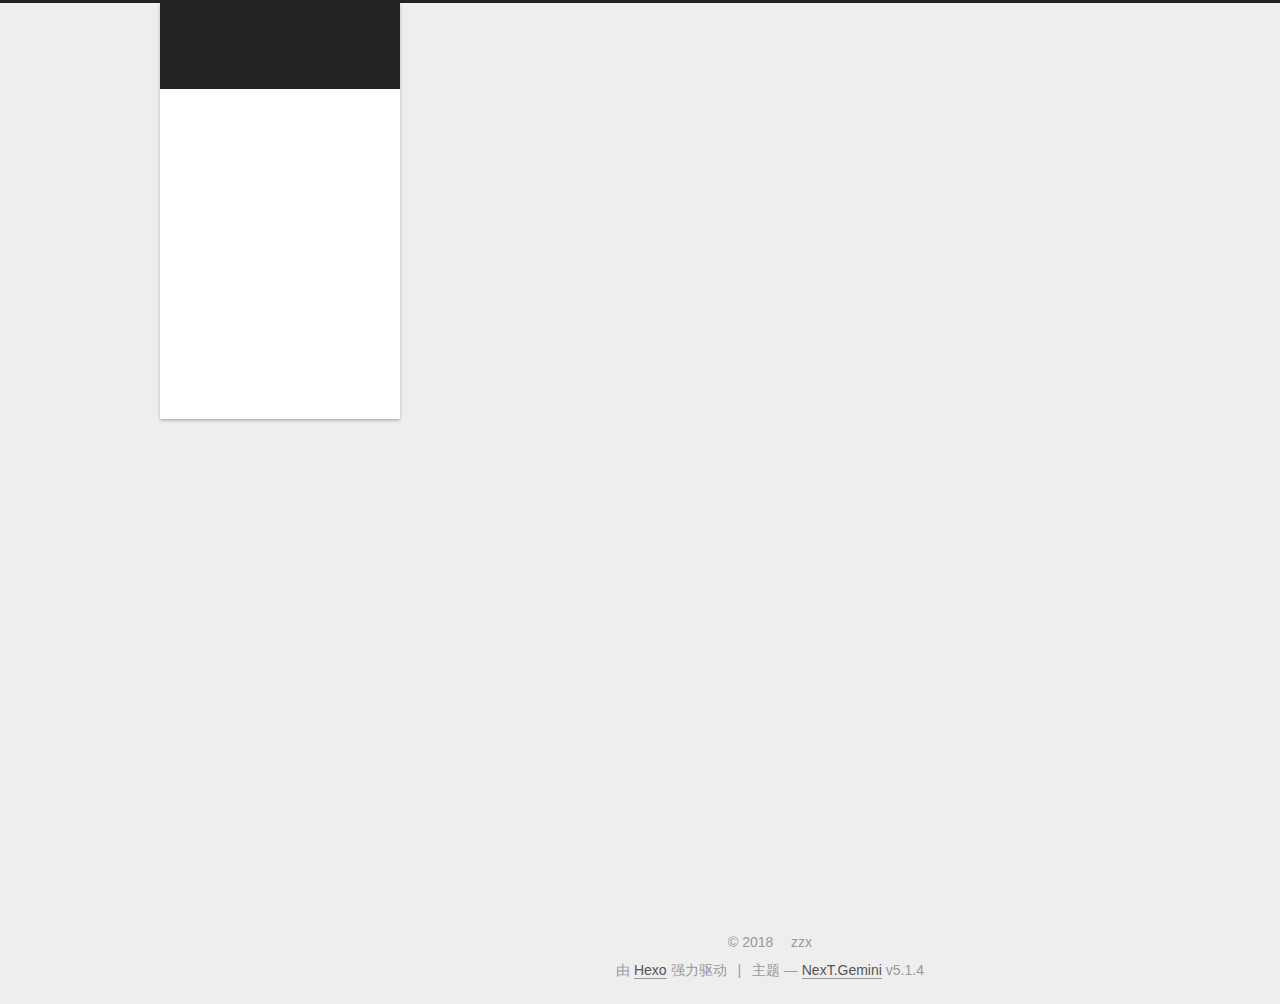
==== commit df2be638: "Site updated: 2018-05-08 10:02:00" ====
--- a/index.html
+++ b/index.html
@@ -293,7 +293,7 @@
   
   
   <div class="post-block">
-    <link itemprop="mainEntityOfPage" href="http://yoursite.com/2018/05/07/filename/">
+    <link itemprop="mainEntityOfPage" href="http://yoursite.com/2018/05/08/第一篇文章/">
 
     <span hidden itemprop="author" itemscope itemtype="http://schema.org/Person">
       <meta itemprop="name" content="zzx">
@@ -312,7 +312,7 @@
         
           <h1 class="post-title" itemprop="name headline">
                 
-                <a class="post-title-link" href="/2018/05/07/filename/" itemprop="url">'第一篇文章'</a></h1>
+                <a class="post-title-link" href="/2018/05/08/第一篇文章/" itemprop="url">'第一篇文章'</a></h1>
         
 
         <div class="post-meta">
@@ -324,8 +324,8 @@
               
                 <span class="post-meta-item-text">发表于</span>
               
-              <time title="创建于" itemprop="dateCreated datePublished" datetime="2018-05-07T09:03:33+08:00">
-                2018-05-07
+              <time title="创建于" itemprop="dateCreated datePublished" datetime="2018-05-08T09:03:33+08:00">
+                2018-05-08
               </time>
             
 
@@ -342,7 +342,7 @@
 
           
           
-             <span id="/2018/05/07/filename/" class="leancloud_visitors" data-flag-title="'第一篇文章'">
+             <span id="/2018/05/08/第一篇文章/" class="leancloud_visitors" data-flag-title="'第一篇文章'">
                <span class="post-meta-divider">|</span>
                <span class="post-meta-item-icon">
                  <i class="fa fa-eye"></i>
@@ -375,137 +375,17 @@
       
         
           
-            
-          
-        
-      
-    </div>
-    
-    
-    
-
-    
-
-    
-
-    
-
-    <footer class="post-footer">
-      
-
-      
-
-      
-
-      
-      
-        <div class="post-eof"></div>
-      
-    </footer>
-  </div>
-  
-  
-  
-  </article>
-
-
-    
-      
-
-  
-
-  
-  
-  
-
-  <article class="post post-type-normal" itemscope itemtype="http://schema.org/Article">
-  
-  
-  
-  <div class="post-block">
-    <link itemprop="mainEntityOfPage" href="http://yoursite.com/2018/05/07/hello-world/">
-
-    <span hidden itemprop="author" itemscope itemtype="http://schema.org/Person">
-      <meta itemprop="name" content="zzx">
-      <meta itemprop="description" content="">
-      <meta itemprop="image" content="/images/pan.jpg">
-    </span>
-
-    <span hidden itemprop="publisher" itemscope itemtype="http://schema.org/Organization">
-      <meta itemprop="name" content="人生若只如初见">
-    </span>
-
-    
-      <header class="post-header">
-
-        
-        
-          <h1 class="post-title" itemprop="name headline">
-                
-                <a class="post-title-link" href="/2018/05/07/hello-world/" itemprop="url">未命名</a></h1>
-        
-
-        <div class="post-meta">
-          <span class="post-time">
-            
-              <span class="post-meta-item-icon">
-                <i class="fa fa-calendar-o"></i>
-              </span>
-              
-                <span class="post-meta-item-text">发表于</span>
-              
-              <time title="创建于" itemprop="dateCreated datePublished" datetime="2018-05-07T08:55:38+08:00">
-                2018-05-07
-              </time>
-            
-
-            
-
-            
-          </span>
-
-          
-
-          
-            
-          
-
-          
-          
-             <span id="/2018/05/07/hello-world/" class="leancloud_visitors" data-flag-title="">
-               <span class="post-meta-divider">|</span>
-               <span class="post-meta-item-icon">
-                 <i class="fa fa-eye"></i>
-               </span>
-               
-                 <span class="post-meta-item-text">阅读次数&#58;</span>
-               
-                 <span class="leancloud-visitors-count"></span>
-             </span>
-          
-
-          
-
-          
-
-          
-
-        </div>
-      </header>
-    
-
-    
-    
-    
-    <div class="post-body" itemprop="articleBody">
-
-      
-      
-
-      
-        
-          
-            <p>title: hello world</p>
+            <h1 id="这是我的的一篇文章"><a href="#这是我的的一篇文章" class="headerlink" title="这是我的的一篇文章"></a>这是我的的一篇文章</h1><p>关键字 ：生活，感悟</p>
+<p><strong>生活</strong> 是指人类生存过程中的各项活动的总和，范畴较广，一般指为幸福的意义而存在。生活实际上是对人生的一种诠释。生活包括人类在社会中与自己息息相关的日常活动和心理影射 。生活是比生存更高层面的一种状态，也是人生的一种乐观的态度。</p>
+<ul>
+<li><strong>生存</strong> - 生存是生活存在简称，也是自然界一切存在的事物保持其存在及发展变化的总称。通常指生命系统的存在和生长。只要你在生活，只要你还存在，你就在生存。.</li>
+<li><strong>烦恼</strong> -  烦恼，指令人不顺心或不畅快的人或事；也可以是一个形容词，指不顺心不畅快，烦闷苦恼。语出《百喻经·五人买婢共使作喻》：“五阴亦尔，烦恼因缘合成此身。而此五阴，恒以生老病死无量苦恼搒笞众生。”</li>
+</ul>
+<hr>
+<h2 id="自我介绍"><a href="#自我介绍" class="headerlink" title="自我介绍"></a>自我介绍</h2><blockquote>
+<p>我是一名计算机应用技术的研究生，今年25岁，我是一个性格开朗活泼的人。我的爱好是吃吃吃，愿望是吃尽一切好吃的。希望有好吃的可以与我分享。</p>
+</blockquote>
+<p>今天写这篇文章的原因是，最近在 github上面搭建了自己的博客，并且加上最近的一些小小的烦恼，所以打算写一篇关于生活和感悟的文章作为我的第一篇文章，以后则更多是打算更新一些关于计算机方面的文章，当然也不会缺少一些自己生活的感悟和经历等等。<br><strong>最后</strong> 我想说的是，活着是最美好的事情，世间有着很多美好的事情值得我们去品味，珍惜生活，珍惜当下。</p>
 
           
         
@@ -591,7 +471,7 @@
               
                 <a href="/archives/">
               
-                  <span class="site-state-item-count">2</span>
+                  <span class="site-state-item-count">1</span>
                   <span class="site-state-item-name">日志</span>
                 </a>
               </div>
